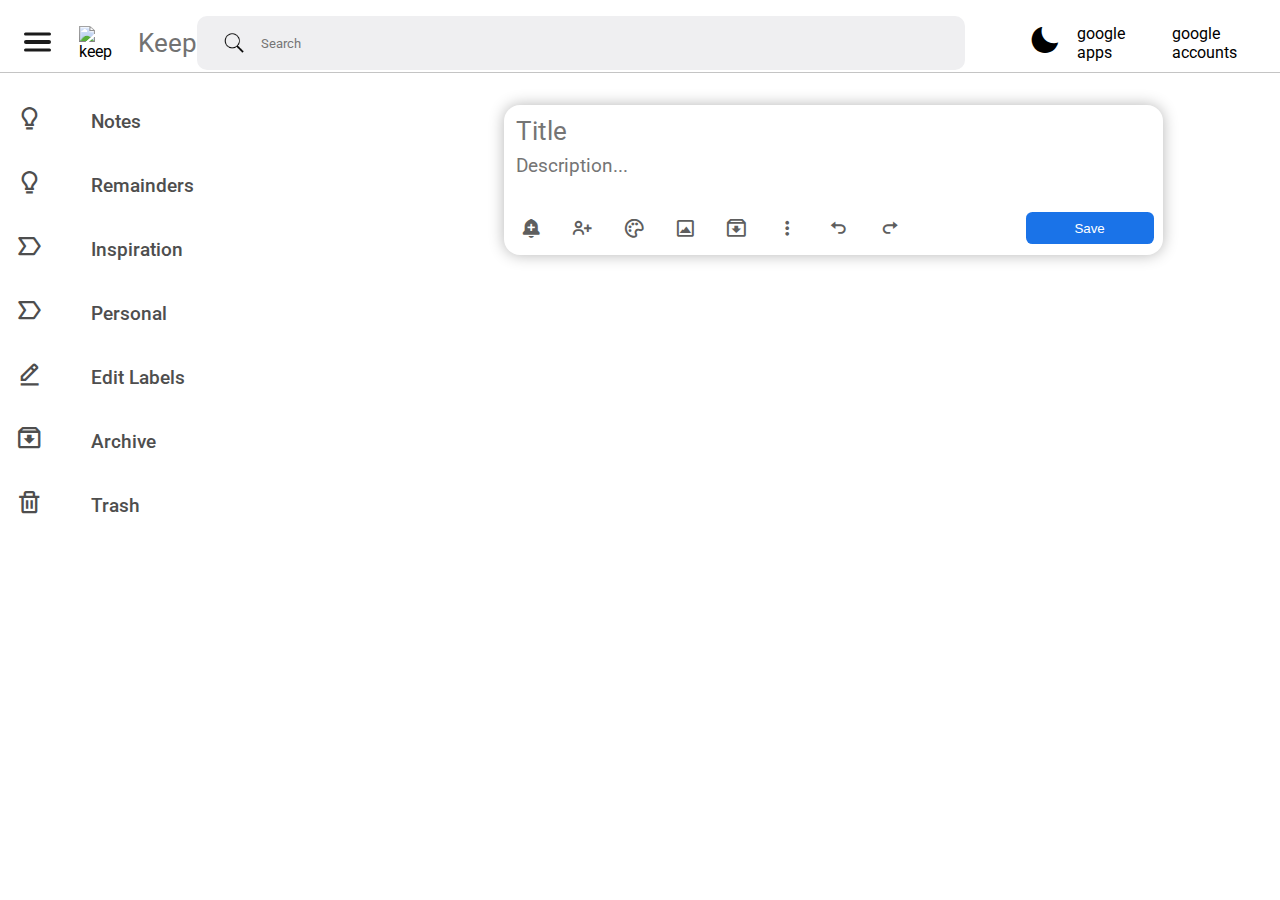
==== index.html @ 1c74d37e "added edit button" ====
<!DOCTYPE html>
<html lang="en">
  <head>
    <meta charset="UTF-8" />
    <meta http-equiv="X-UA-Compatible" content="IE=edge" />
    <meta name="viewport" content="width=device-width, initial-scale=1.0" />
    <title>Google Keep</title>

    <!--Google api for fonts-->
    <link rel="preconnect" href="https://fonts.googleapis.com" />
    <link rel="preconnect" href="https://fonts.gstatic.com" crossorigin />
    <link
      href="https://fonts.googleapis.com/css2?family=Montserrat:wght@300;400;500;600&family=Roboto:wght@300;400&display=swap"
      rel="stylesheet"
    />

    <!--unbox api for icons-->
    <link
      href="https://unpkg.com/boxicons@2.1.1/css/boxicons.min.css"
      rel="stylesheet"
    />

    <!--CSS stylesheets-->
    <link rel="stylesheet" href="assets/css/main.css" />
    <link rel="stylesheet" href="assets/css/header.css" />
    <link rel="stylesheet" href="assets/css/forNote.css" />
    <link rel="stylesheet" href="assets/css/typesLabelsAndColors.css" />
  </head>
  <body>
    <!-- main element -->
    <div class="main">
      <div class="header">
        <div class="header-left-section">
          <div class="first-part">
            <div id="menu-bar">
              <div id="menu" class="close" onclick="onClickMenu() ">
                <div class="bar" id="bar-1"></div>
                <div class="bar" id="bar-2"></div>
                <div class="bar" id="bar-3"></div>
              </div>
            </div>
          </div>

          <div class="second-part">
            <img
              class="second-part-image"
              src="https://www.gstatic.com/images/branding/product/1x/keep_2020q4_48dp.png"
              alt="keep"
            />

            <span class="keep">Keep</span>
          </div>
        </div>

        <div class="header-center-section">
          <div class="search-bar">
            <img class="search-ic" src="assets/images/search-ic.webp" />
            <input class="search" placeholder="Search" />
          </div>
        </div>

        <div class="header-right-section">
          <div class="right-menu-first">
            <div id="themes" class="themes" onclick="theme()">
              <i class="bx bxs-moon"></i>
            </div>
          </div>

          <div class="themes_section">
            <ul>
              <li>Black</li>
              <li>Yellow</li>
              <li>Red</li>
              <li>Blue</li>
            </ul>
          </div>
          <div>google apps</div>
          <div>google accounts</div>
        </div>
      </div>

      <div class="main-container">
        <div class="nav" id="nav">
          <ul id="side-bar">
            <li>
              <div class="list_items">
                <span class="slide-ic"><i class="bx bx-bulb"></i></span>
                <span class="slide-text" onclick="notes()">Notes</span>
              </div>
            </li>
            <li>
              <div class="list_items">
                <span class="slide-ic"><i class="bx bx-bulb"></i></span>
                <span class="slide-text">Remainders</span>
              </div>
            </li>
            <li>
              <div class="list_items">
                <span class="slide-ic"><i class="bx bx-label"></i></span>
                <span class="slide-text">Inspiration</span>
              </div>
            </li>
            <li>
              <div class="list_items">
                <span class="slide-ic"><i class="bx bx-label"></i></span>
                <span class="slide-text">Personal</span>
              </div>
            </li>
            <li>
              <div class="list_items">
                <span class="slide-ic"><i class="bx bx-edit-alt"></i></span
                ><span class="slide-text">Edit Labels</span>
              </div>
            </li>
            <li>
              <div class="list_items">
                <span class="slide-ic"><i class="bx bx-archive-in"></i></span>
                <span class="slide-text">Archive</span>
              </div>
            </li>
            <li>
              <div class="list_items">
                <span class="slide-ic"><i class="bx bx-trash"></i></span>
                <span class="slide-text">Trash</span>
              </div>
            </li>
          </ul>
        </div>

        <div>
          <div class="form" id="form">
            <div>
              <input
                type="text"
                class="notes_title"
                id="notes_title"
                placeholder="Title"
                style="font-size: 1.6rem"
              />
            </div>

            <div>
              <textarea
                placeholder="Description..."
                class="notes_description"
                id="notes_description"
                style="font-size: 1.2rem"
              ></textarea>
            </div>
            <div class="notes-option">
              <div id="savedNotesIcon">
                <p><i class="bx bxs-bell-plus"></i></p>
                <p><i class="bx bx-user-plus"></i></p>
                <p><i class="bx bx-palette"></i></p>
                <p><i class="bx bx-image-alt"></i></p>
                <p><i class="bx bx-archive-in"></i></p>
                <p><i class="bx bx-dots-vertical-rounded"></i></p>
                <p><i class="bx bx-undo"></i></p>
                <p><i class="bx bx-redo"></i></p>
              </div>
              <button class="save_notes" onclick="saveNote(), notes()">
                Save
              </button>
            </div>
          </div>

          <div id="savedNotes">
            <!-- Notes
            <div>
              <textarea id="savedNotesTitle" placeholder="Title"></textarea>
            </div>
            <div>
              <textarea
                id="savedNotesDescription"
                placeholder="Description..."
              ></textarea>
            </div> -->
          </div>
        </div>

        <!-- Types , Labels and colors are not displayed for sometime  -->
        <!--- <div>
          <div class="types">
            <div class="types_heading">Types</div>
            <div class="types_content">
              <div id="checklist" onclick="onClickChecklist()">
                <button class="types_items">
                  <div>
                    <img class="list-ic" src="assets/images/list-ic.png" />
                  </div>
                  <div class="list">Lists</div>
                </button>

                <div class="checklist-content">
                  <div class="checklist-header">Title</div>
                  <div>
                    <form>
                      <input type="checkbox" /><input
                        class="text"
                        type="text"
                        placeholder="Enter text here...."
                      />
                      <br />
                      <input type="checkbox" /><input
                        class="text"
                        type="text"
                      />
                      <br />
                      <input type="checkbox" /><input
                        class="text"
                        type="text"
                      />
                      <br />
                      <input type="checkbox" /><input
                        class="text"
                        type="text"
                      />

                      <br />
                    </form>
                  </div>
                </div>
              </div>

              <button class="types_items">
                <div>
                  <img class="list-ic" src="assets/images/image-ic.png" />
                </div>
                <div class="list">Images</div>
              </button>

              <button class="types_items">
                <div>
                  <img class="list-ic" src="assets/images/drawings-ic.png" />
                </div>
                <div class="list">Drawings</div>
              </button>

              <button class="types_items">
                <div>
                  <img class="list-ic" src="assets/images/url-ic.jpg" />
                </div>
                <div class="list">Urls</div>
              </button>
            </div>
          </div>

          <div class="labels">
            <div class="labels_heading">Labels</div>

            <div>
              <button class="label_items">
                <div>
                  <img class="work-ic" src="assets/images/work-ic.png" />
                </div>
                <div class="work">Work</div>
              </button>
            </div>
          </div>

          <div class="color">
            <div class="color-heading">Colors</div>
            <div class="color-content">
              <button class="color-items" id="first-color"></button>
              <button class="color-items" id="second-color"></button>
            </div>
          </div>
        </div>
      --></div>
    </div>

    <script type="text/javascript" src="assets/javascript/main.js"></script>
  </body>
</html>
---- assets/css/main.css ----
body {
  /* background-color: #272b27; */
  /* color: #ffffff; */
  margin: 0;
  zoom: 1;
  padding: 0;
}

.dark-body {
  background-color: rgb(19 19 19);
  color: #ffffff;
}

.main {
  background-color: solid gray;
}

.main-container {
  display: flex;
}

p,
h1,
h2,
h3,
div,
textarea,
input,
h4,
h5,
h6,
a {
  font-family: "Roboto" !important;
}
---- assets/css/header.css ----
.header {
  display: flex;
  justify-content: space-between;
  padding: 0px 2px 2px 2px;
  border-bottom: 1px solid rgb(196, 196, 196);
  margin-top: 1rem;
}

.header-left-section {
  display: flex;
  align-items: center;
  gap: 1rem;
}

.first-part {
  display: flex;
}

.second-part {
  display: flex;
  gap: 1.6rem;
}

.keep {
  display: flex;
  color: rgb(114, 114, 114);
  font-size: 1.6rem;
  align-items: center;
}

.bar {
  background-color: rgb(27, 27, 27);
  width: 70%;
  height: 3px;
  border-radius: 4px;
  transition: 0.7s ease;
}

/* .aside {
    width: 20rem;
    background-color: #fbbc04; 
  } */

/* .change .aside {
    width: 5rem;
  } */

.slide .nav {
  background-color: aqua;
  width: 0px;
}

.nav {
  /* display: none; */
  list-style: none;

  width: 20rem;
  margin-left: -3.5rem;
  /* padding-left: -5rem; */
  /* background-color: #1a73e8; */
}

#bar-1 {
  transform: translateY(-4px);
}

#bar-3 {
  transform: translateY(4px);
}

.change #bar-1 {
  transform: translateY(4px) rotate(-45deg);
}

.change #bar-2 {
  opacity: 0;
}

.change #bar-3 {
  transform: translateY(-2px) rotate(45deg);
}

.change .bar {
  background-color: rgb(138, 138, 138);
}

/* .change .nav {
    display: flex; 
    width: 20%;
    flex-direction: column;
    align-items: baseline;
    margin: -4.8rem;
    height: 30rem;
    padding-top: 18px;
    margin-top: 16px;
    font-size: 1.48rem;
    font-weight: bolder;
    position: absolute;
    z-index: 1000;
  } */

/* #nav {
    color: black;
  } */

.list_items {
  width: 20rem;
  border-top-right-radius: 2.2rem;
  border-bottom-right-radius: 2.2rem;
  padding-left: 2rem;
  height: 4rem;
  display: flex;
  align-items: center;
  color: rgb(78, 78, 78);
  font-size: 1.2rem;
  font-weight: 500;
  gap: 3rem;
}

.d-none {
  display: none !important;
  background-color: #1a912e;
}

.slide-ic {
  zoom: 1.4;
}

.dark .slide-ic {
  color: #efeff1;
}

.list_items_new {
  width: 3rem;
  margin-left: 1.6rem;
  border-radius: 50%;
  padding-left: 1.3rem;
  /* background-color: #feefc3; 
    height: 4rem;
    display: flex;
    align-items: center;
    color: rgb(78, 78, 78);
    font-size: 1.2rem;
    font-weight: 500;
    gap: 3rem;*/
}
.slide-text {
  display: flex;
  cursor: pointer;
}

.dark .slide-text {
  color: white;
}

.list_items:hover {
  color: black;
  background-color: #feefc3;
}

.slide .list_items:hover {
  color: black;
  background-color: #1a912e;
}

#menu {
  width: 35px;
  zoom: 1.1;
  margin: 18px 0px 20px 20px;
  cursor: pointer;
}

.header-center-section {
  display: flex;
  width: 56rem;
  border-radius: 1.8rem;
  position: relative;
}

.search-bar {
  background: #efeff1;
  display: flex;
  align-items: center;
  border-radius: 10px;
  margin-right: 4rem;
  height: 3.4rem;
  width: 100%;
  /* background: transparent; */
  justify-content: space-between;
}

.search-ic {
  padding-left: 1.6rem;
  width: 2 rem;
  height: 1.4rem;
}

.search {
  width: 100%;
  height: 3.4rem;
  border: none;
  outline: none;
  /* background-color: grey; */
  background: transparent;
  padding-left: 1rem;
}

.header-right-section {
  display: flex;
  /* visibility: hidden; */
  /* position: static; */
  align-items: center;
  gap: 1rem;
}

.themes {
  font-size: 2rem;
}

.themes_section {
  position: relative;
  /* right: 200px; */
  top: 60px;
  background-color: #1a73e8;
  display: none;
}
---- assets/css/forNote.css ----
.form {
  margin-top: 2rem;
  margin-left: 15rem;
  padding: 0.6rem;
  display: flex;
  box-shadow: 0px 0px 15px 0px rgba(0, 0, 0, 0.29);
  gap: 0.3rem;
  flex-direction: column;
  width: 40rem;
  border-radius: 1rem;
}

.notes_title {
  border: none;
  width: 100%;
  outline: none;
  background: transparent;
}

.notes_description {
  border: none;
  outline: none;
  background: transparent;
  resize: none;
  width: 100%;
}

.save_notes {
  border-radius: 0.4rem;
  width: 8rem;
  height: 2rem;
  outline: none;
  border: none;
  background-color: #1a73e8;
  color: #ffffff;
}

.savedNotes {
  padding: 1rem;
  margin-top: 1rem;
  margin-left: 15rem;
  color: rgb(70, 70, 70);
  border: 2px solid rgb(216, 216, 216);
  border-radius: 0.8rem;
}

#savedNotes {
  padding-top: 4rem;
}

.savedNotesFirst {
  display: flex;
  justify-content: space-between;
  font-size: 1.8rem;
}

#savedNotesTitle {
  width: 80%;
  border: none;
  font-weight: 520;
  font-size: 1.2rem;

  outline: none;
  background: transparent;
  resize: none;
}

#savedNotesDescription {
  border: none;
  width: 90%;
  color: rgb(75, 75, 75);
  font-size: 1rem;
  outline: none;
  background: transparent;
  resize: none;
}

#savedNotesIcon {
  display: flex;
  gap: 1rem;
  font-size: 1.4rem;
  color: rgb(94, 94, 94);
}

#savedNotesIcon > p {
  width: 2.2rem;
  height: 2.2rem;
  margin-top: 0rem;
  margin-bottom: 0rem;
  display: flex;
  justify-content: center;
  align-items: center;
}

#savedNotesIcon > p:hover {
  color: black;
  background-color: rgb(233, 233, 233);
  border-radius: 50%;
}

.SavedNotesThirdSection {
  display: flex;
  justify-content: space-between;
}

.editBtn {
  border-radius: 0.4rem;
  background-color: #ffc619;
  color: white;
  border: none;
  height: 2rem;
  font-weight: 600;
  width: 8rem;
}

.notes-option {
  display: flex;
  justify-content: space-between;
  align-items: center;
}
---- assets/css/typesLabelsAndColors.css ----
.types {
  display: none;
  position: relative;
  margin-top: 0rem;
  margin-left: 10rem;
  width: 45.2rem;
  border: none;
  box-shadow: 1px 2px 4px 0px;
}

.types_heading {
  margin: 1rem;
  padding-top: 1rem;
  border: none;
  outline: none;
  font-weight: bold;
  font-size: 18px;
}

.types_content {
  display: flex;
  border: none;
  outline: none;
  gap: 0.4rem;
}

.types_items {
  border: none;
  outline: none;
  color: white;
  font-size: 16px;
  cursor: pointer;
  color: #fff;
  font-weight: 500;
  width: 11rem;
  height: 10rem;
  background-color: #1a73e8;
}

.list-ic {
  width: 2.2rem;
  height: 2rem;
  color: white;
  padding-top: 2.8rem;
}

.list {
  padding-top: 2.2rem;
}

.labels {
  display: none;
  width: 45.2rem;
  margin-left: 10rem;
  border: none;
  box-shadow: 1px 2px 4px 0px;
}

.labels_heading,
.color-heading {
  margin: 1rem;
  padding-top: 1rem;
  border: none;
  outline: none;
  font-weight: 600;
  font-size: 1.2rem;
}

.label_items {
  border: none;
  outline: none;
  color: white;
  font-size: 16px;
  cursor: pointer;
  color: rgb(0, 0, 0);
  font-weight: 500;
  width: 11rem;
  height: 10rem;
  background-color: #f0f0f0;
}

.work-ic {
  width: 2.2rem;
  height: 2rem;
  color: white;
  padding-top: 2.8rem;
  background: transparent;
}

.work {
  padding-top: 2.2rem;
}

.color {
  display: none;
  margin-top: 0rem;
  margin-left: 10rem;
  width: 45.2rem;
  border: none;
  box-shadow: 1px 2px 4px 0px;
}

.color-content {
  display: flex;
  border: none;
  outline: none;
  gap: 0.4rem;
}

.color-items {
  margin: 1rem;
  border: none;
  outline: none;
  cursor: pointer;
  width: 3.2rem;
  height: 3.2rem;
  border-radius: 3.2rem;
}

#first-color {
  background: none;
  border: 0.5px solid gray;
}

#second-color {
  background: #fbbc04;
  border: 0.5px solid gray;
}

.notes {
  width: 36rem;
  height: 8rem;
  border-radius: 1rem;
  margin: 5rem 20rem 0rem 48rem;
  background-color: #fafafa;
  box-shadow: 1px 2px 3px 0.5px;
}

.first_section {
  margin: 1rem;
  display: flex;
  justify-content: space-between;
  align-items: center;
}

.note_title {
  margin-top: 1.6rem;
  outline: none;
  font-size: 1.2rem;
  width: 100%;
  height: 100%;
  border: none;
  background: transparent;
}

.pin {
  margin-top: 1rem;
  width: 1.6rem;
  height: 1.4rem;
}

.second_section {
  margin: 1rem;
}

.note_text {
  border: none;
  background: transparent;
  outline: none;
}

.third_section {
  margin: 2rem;
}

.checklist-content {
  display: none;
  margin-left: 36rem;
  padding: 1rem;
  border-radius: 10px;
  height: 14rem;
  width: 14rem;
  border: 0.5px solid grey;
}

.checklist-header {
  font-size: 1.2rem;
  padding-bottom: 0.5rem;
}

.text {
  border: none;
  font-size: 1rem;
  outline: none;
}

.effect .checklist-content {
  display: initial;
  position: absolute;
}
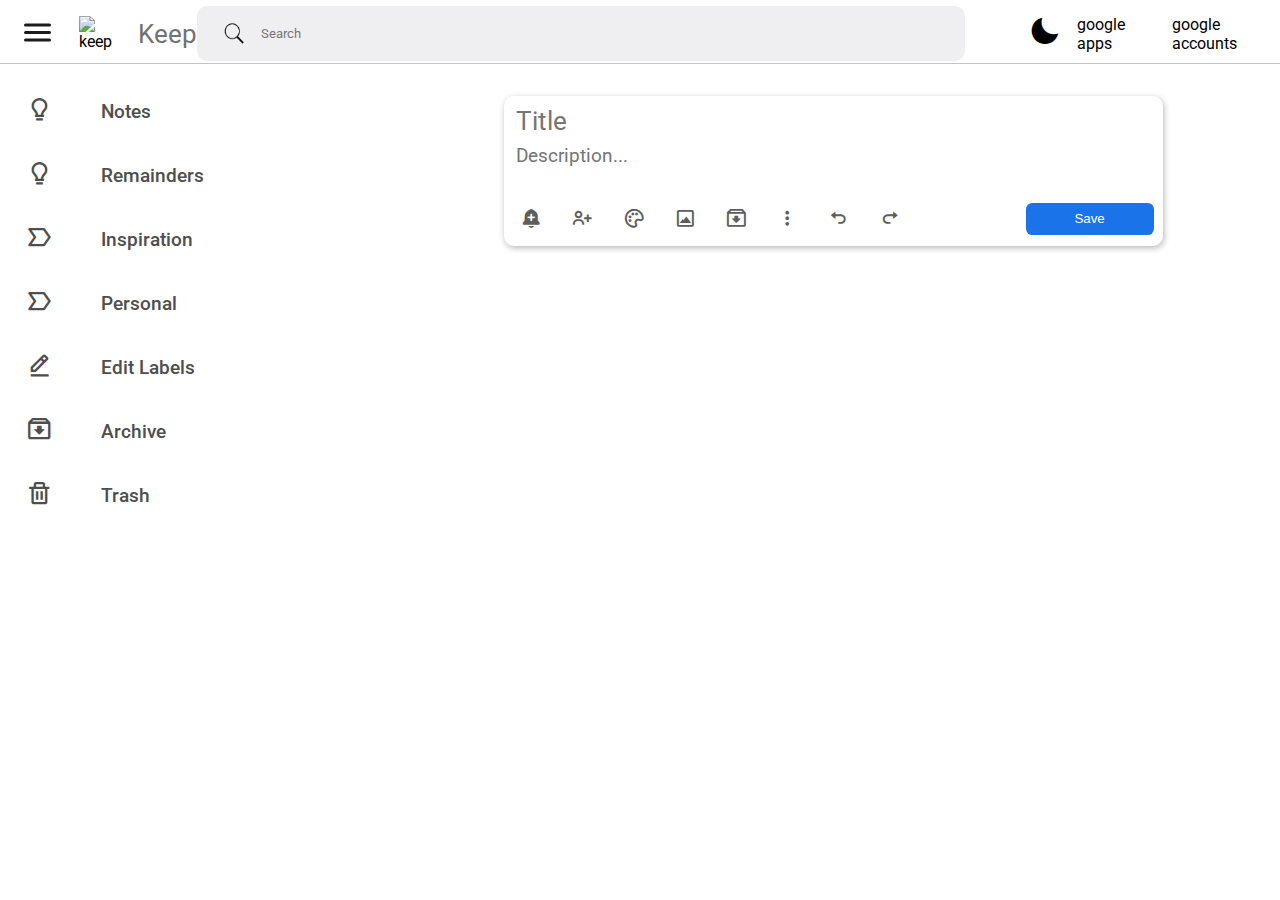
==== commit 3b540b0e: "added CRUD functions successfully" ====
--- a/index.html
+++ b/index.html
@@ -23,12 +23,14 @@
     <!--CSS stylesheets-->
     <link rel="stylesheet" href="assets/css/main.css" />
     <link rel="stylesheet" href="assets/css/header.css" />
-    <link rel="stylesheet" href="assets/css/forNote.css" />
+    <link rel="stylesheet" href="assets/css/noteSection.css" />
     <link rel="stylesheet" href="assets/css/typesLabelsAndColors.css" />
   </head>
+
   <body>
     <!-- main element -->
     <div class="main">
+      <!--Header Starts here-->
       <div class="header">
         <div class="header-left-section">
           <div class="first-part">
@@ -78,14 +80,17 @@
           <div>google accounts</div>
         </div>
       </div>
-
+      <!--Header Ends here-->
+
+      <!--Main-Continer starts here-->
       <div class="main-container">
+        <!--Slide Menu Starts here-->
         <div class="nav" id="nav">
           <ul id="side-bar">
             <li>
               <div class="list_items">
                 <span class="slide-ic"><i class="bx bx-bulb"></i></span>
-                <span class="slide-text" onclick="notes()">Notes</span>
+                <span class="slide-text" onclick="displayNotes()">Notes</span>
               </div>
             </li>
             <li>
@@ -126,7 +131,9 @@
             </li>
           </ul>
         </div>
-
+        <!--Slide Menu ends here-->
+
+        <!--Notes section starts here-->
         <div>
           <div class="form" id="form">
             <div>
@@ -135,7 +142,6 @@
                 class="notes_title"
                 id="notes_title"
                 placeholder="Title"
-                style="font-size: 1.6rem"
               />
             </div>
 
@@ -144,7 +150,6 @@
                 placeholder="Description..."
                 class="notes_description"
                 id="notes_description"
-                style="font-size: 1.2rem"
               ></textarea>
             </div>
             <div class="notes-option">
@@ -158,7 +163,7 @@
                 <p><i class="bx bx-undo"></i></p>
                 <p><i class="bx bx-redo"></i></p>
               </div>
-              <button class="save_notes" onclick="saveNote(), notes()">
+              <button class="save_notes" onclick="saveNote(), displayNotes()">
                 Save
               </button>
             </div>
@@ -167,18 +172,14 @@
           <div id="savedNotes">
             <!-- Notes
             <div>
-              <textarea id="savedNotesTitle" placeholder="Title"></textarea>
-            </div>
-            <div>
-              <textarea
-                id="savedNotesDescription"
-                placeholder="Description..."
-              ></textarea>
+              
             </div> -->
           </div>
-        </div>
-
-        <!-- Types , Labels and colors are not displayed for sometime  -->
+          <div id="editNote"></div>
+        </div>
+        <!--Notes section ends here-->
+
+        <!-- Types , Labels and colors are not displayed for future use  -->
         <!--- <div>
           <div class="types">
             <div class="types_heading">Types</div>
@@ -267,8 +268,9 @@
           </div>
         </div>
       --></div>
+      <!--Main Container ends here-->
     </div>
 
-    <script type="text/javascript" src="assets/javascript/main.js"></script>
+    <script src="assets/javascript/main.js"></script>
   </body>
 </html>
--- a/assets/css/header.css
+++ b/assets/css/header.css
@@ -3,7 +3,7 @@
   justify-content: space-between;
   padding: 0px 2px 2px 2px;
   border-bottom: 1px solid rgb(196, 196, 196);
-  margin-top: 1rem;
+  margin-top: 0.4rem;
 }
 
 .header-left-section {
@@ -36,28 +36,15 @@
   transition: 0.7s ease;
 }
 
-/* .aside {
-    width: 20rem;
-    background-color: #fbbc04; 
-  } */
-
-/* .change .aside {
-    width: 5rem;
-  } */
-
 .slide .nav {
   background-color: aqua;
   width: 0px;
 }
 
 .nav {
-  /* display: none; */
   list-style: none;
-
   width: 20rem;
   margin-left: -3.5rem;
-  /* padding-left: -5rem; */
-  /* background-color: #1a73e8; */
 }
 
 #bar-1 {
@@ -84,30 +71,11 @@
   background-color: rgb(138, 138, 138);
 }
 
-/* .change .nav {
-    display: flex; 
-    width: 20%;
-    flex-direction: column;
-    align-items: baseline;
-    margin: -4.8rem;
-    height: 30rem;
-    padding-top: 18px;
-    margin-top: 16px;
-    font-size: 1.48rem;
-    font-weight: bolder;
-    position: absolute;
-    z-index: 1000;
-  } */
-
-/* #nav {
-    color: black;
-  } */
-
 .list_items {
   width: 20rem;
   border-top-right-radius: 2.2rem;
   border-bottom-right-radius: 2.2rem;
-  padding-left: 2rem;
+  padding-left: 2.6rem;
   height: 4rem;
   display: flex;
   align-items: center;
@@ -134,15 +102,7 @@
   width: 3rem;
   margin-left: 1.6rem;
   border-radius: 50%;
-  padding-left: 1.3rem;
-  /* background-color: #feefc3; 
-    height: 4rem;
-    display: flex;
-    align-items: center;
-    color: rgb(78, 78, 78);
-    font-size: 1.2rem;
-    font-weight: 500;
-    gap: 3rem;*/
+  padding-left: 1rem;
 }
 .slide-text {
   display: flex;
@@ -185,7 +145,6 @@
   margin-right: 4rem;
   height: 3.4rem;
   width: 100%;
-  /* background: transparent; */
   justify-content: space-between;
 }
 
@@ -200,15 +159,12 @@
   height: 3.4rem;
   border: none;
   outline: none;
-  /* background-color: grey; */
   background: transparent;
   padding-left: 1rem;
 }
 
 .header-right-section {
   display: flex;
-  /* visibility: hidden; */
-  /* position: static; */
   align-items: center;
   gap: 1rem;
 }
@@ -219,7 +175,6 @@
 
 .themes_section {
   position: relative;
-  /* right: 200px; */
   top: 60px;
   background-color: #1a73e8;
   display: none;
--- a/assets/css/noteSection.css
+++ b/assets/css/noteSection.css
@@ -0,0 +1,132 @@
+.form {
+  margin-top: 2rem;
+  margin-left: 15rem;
+  padding: 0.6rem;
+  display: flex;
+  box-shadow: 1px 2px 6px 0px rgb(0 0 0 / 29%);
+  gap: 0.3rem;
+  flex-direction: column;
+  width: 40rem;
+  border-radius: 10px;
+}
+
+.notes_title {
+  font-size: 1.6rem;
+  border: none;
+  width: 100%;
+  outline: none;
+  background: transparent;
+}
+
+.notes_description {
+  border: none;
+  font-size: 1.2rem;
+  outline: none;
+  background: transparent;
+  resize: none;
+  width: 100%;
+}
+
+.save_notes {
+  border-radius: 0.4rem;
+  width: 8rem;
+  height: 2rem;
+  outline: none;
+  border: none;
+  background-color: #1a73e8;
+  color: #ffffff;
+}
+
+.savedNotes {
+  padding: 1rem;
+  margin-top: 1rem;
+  margin-left: 15rem;
+  color: rgb(70, 70, 70);
+  border: 2px solid rgb(216, 216, 216);
+  border-radius: 0.8rem;
+}
+
+#savedNotes {
+  padding-top: 1rem;
+}
+
+.savedNotesFirst {
+  display: flex;
+  justify-content: space-between;
+  font-size: 1.8rem;
+}
+
+#savedNotesTitle {
+  width: 80%;
+  border: none;
+  font-weight: 520;
+  font-size: 1.2rem;
+
+  outline: none;
+  background: transparent;
+  resize: none;
+}
+
+#savedNotesDescription {
+  border: none;
+  width: 90%;
+  color: rgb(75, 75, 75);
+  font-size: 1rem;
+  outline: none;
+  background: transparent;
+  resize: none;
+}
+
+#savedNotesIcon {
+  display: flex;
+  gap: 1rem;
+  font-size: 1.4rem;
+  color: rgb(94, 94, 94);
+}
+
+#savedNotesIcon > p {
+  width: 2.2rem;
+  height: 2.2rem;
+  margin-top: 0rem;
+  margin-bottom: 0rem;
+  display: flex;
+  justify-content: center;
+  align-items: center;
+}
+
+#savedNotesIcon > p:hover {
+  color: black;
+  background-color: rgb(233, 233, 233);
+  border-radius: 50%;
+}
+
+.SavedNotesThirdSection {
+  display: flex;
+  justify-content: space-between;
+}
+
+.editBtn {
+  border-radius: 0.4rem;
+  background-color: #ffc619;
+  color: rgb(73, 73, 73);
+  border: none;
+  height: 2rem;
+  font-weight: 600;
+  width: 6.2rem;
+}
+
+.DeleteBtn {
+  border-radius: 0.4rem;
+  background-color: #ff0000;
+  color: rgb(32, 32, 32);
+  border: none;
+  height: 2rem;
+  font-weight: 600;
+  width: 6.2rem;
+}
+
+.notes-option {
+  display: flex;
+  justify-content: space-between;
+  align-items: center;
+}
--- a/assets/css/typesLabelsAndColors.css
+++ b/assets/css/typesLabelsAndColors.css
@@ -127,52 +127,6 @@
   border: 0.5px solid gray;
 }
 
-.notes {
-  width: 36rem;
-  height: 8rem;
-  border-radius: 1rem;
-  margin: 5rem 20rem 0rem 48rem;
-  background-color: #fafafa;
-  box-shadow: 1px 2px 3px 0.5px;
-}
-
-.first_section {
-  margin: 1rem;
-  display: flex;
-  justify-content: space-between;
-  align-items: center;
-}
-
-.note_title {
-  margin-top: 1.6rem;
-  outline: none;
-  font-size: 1.2rem;
-  width: 100%;
-  height: 100%;
-  border: none;
-  background: transparent;
-}
-
-.pin {
-  margin-top: 1rem;
-  width: 1.6rem;
-  height: 1.4rem;
-}
-
-.second_section {
-  margin: 1rem;
-}
-
-.note_text {
-  border: none;
-  background: transparent;
-  outline: none;
-}
-
-.third_section {
-  margin: 2rem;
-}
-
 .checklist-content {
   display: none;
   margin-left: 36rem;
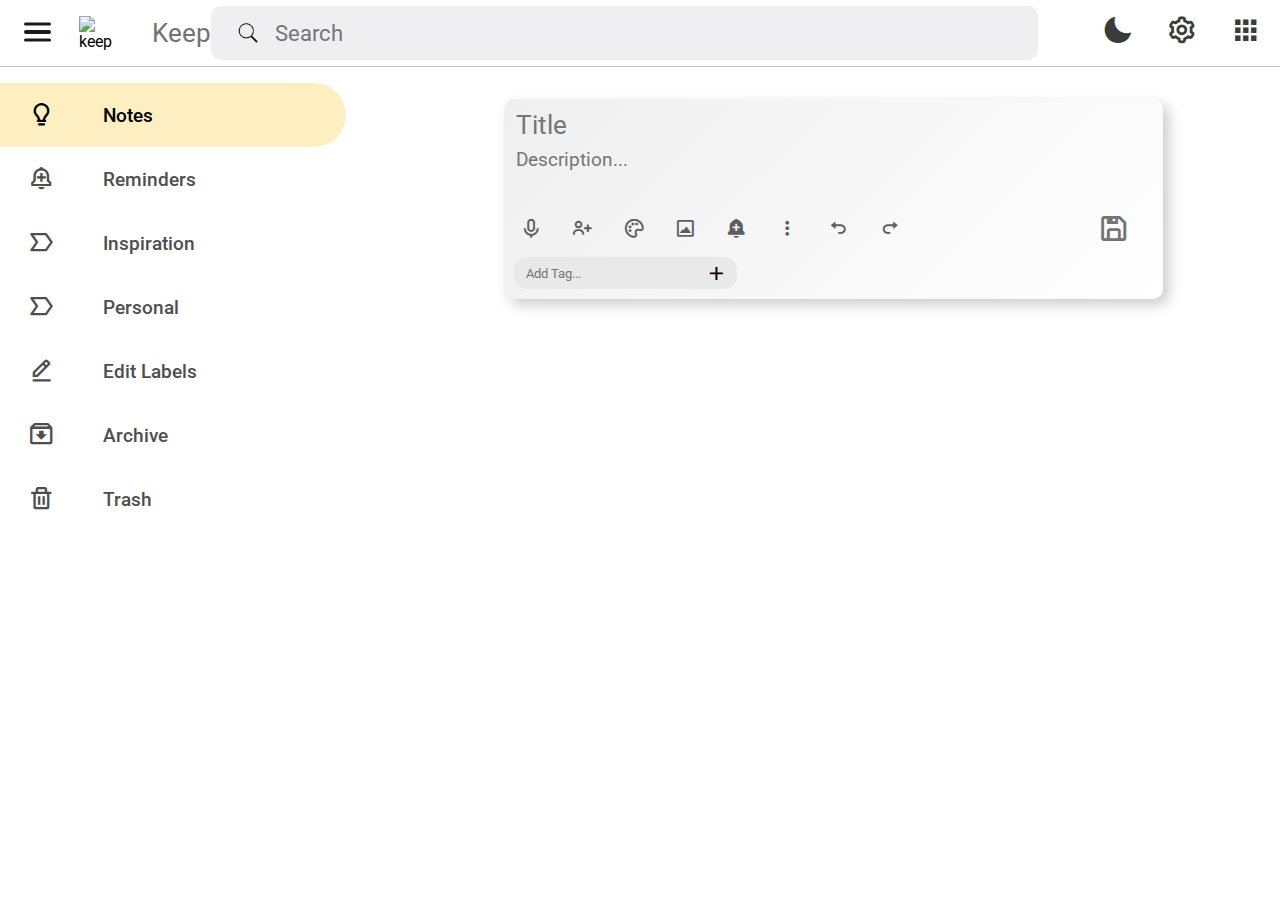
==== commit 4c376840: "added dark theme, speech to text and tag functionality" ====
--- a/index.html
+++ b/index.html
@@ -31,8 +31,8 @@
     <!-- main element -->
     <div class="main">
       <!--Header Starts here-->
-      <div class="header">
-        <div class="header-left-section">
+      <div class="header" id="header">
+        <div class="header-left-section" id="headerLeftSection">
           <div class="first-part">
             <div id="menu-bar">
               <div id="menu" class="close" onclick="onClickMenu() ">
@@ -63,7 +63,11 @@
 
         <div class="header-right-section">
           <div class="right-menu-first">
-            <div id="themes" class="themes" onclick="theme()">
+            <div
+              id="themes"
+              class="header-right-section-icon"
+              onclick="theme()"
+            >
               <i class="bx bxs-moon"></i>
             </div>
           </div>
@@ -76,8 +80,10 @@
               <li>Blue</li>
             </ul>
           </div>
-          <div>google apps</div>
-          <div>google accounts</div>
+          <div class="header-right-section-icon"><i class="bx bx-cog"></i></div>
+          <div class="header-right-section-icon">
+            <i class="bx bxs-grid"></i>
+          </div>
         </div>
       </div>
       <!--Header Ends here-->
@@ -88,15 +94,15 @@
         <div class="nav" id="nav">
           <ul id="side-bar">
             <li>
-              <div class="list_items">
+              <div class="list_items temporaryForHoverEffect">
                 <span class="slide-ic"><i class="bx bx-bulb"></i></span>
                 <span class="slide-text" onclick="displayNotes()">Notes</span>
               </div>
             </li>
             <li>
               <div class="list_items">
-                <span class="slide-ic"><i class="bx bx-bulb"></i></span>
-                <span class="slide-text">Remainders</span>
+                <span class="slide-ic"><i class="bx bx-bell-plus"></i></span>
+                <span class="slide-text">Reminders</span>
               </div>
             </li>
             <li>
@@ -134,7 +140,7 @@
         <!--Slide Menu ends here-->
 
         <!--Notes section starts here-->
-        <div>
+        <div id="formSection">
           <div class="form" id="form">
             <div>
               <input
@@ -153,26 +159,42 @@
               ></textarea>
             </div>
             <div class="notes-option">
-              <div id="savedNotesIcon">
-                <p><i class="bx bxs-bell-plus"></i></p>
+              <div id="savedNotesIcon" class="savedNotesIcon">
+                <p><i class="bx bx-microphone" id="mic"></i></p>
                 <p><i class="bx bx-user-plus"></i></p>
                 <p><i class="bx bx-palette"></i></p>
                 <p><i class="bx bx-image-alt"></i></p>
-                <p><i class="bx bx-archive-in"></i></p>
+                <p><i class="bx bxs-bell-plus"></i></p>
                 <p><i class="bx bx-dots-vertical-rounded"></i></p>
                 <p><i class="bx bx-undo"></i></p>
                 <p><i class="bx bx-redo"></i></p>
               </div>
-              <button class="save_notes" onclick="saveNote(), displayNotes()">
-                Save
-              </button>
+              <div class="save_notes" onclick="saveNote(), displayNotes()">
+                <i class="bx bx-save"></i>
+              </div>
+            </div>
+            <div class="tagArea">
+              <div class="tagInputArea">
+                <input
+                  type="text"
+                  class="tagInput"
+                  id="tagInput"
+                  placeholder="Add Tag..."
+                  list="TagList"
+                /><i class="bx bx-plus" id="plusIconAddTag"></i>
+                <datalist id="TagList">
+                  <option>High Priority</option>
+                  <option>Medium Priority</option>
+                  <option>Low Priority</option>
+                  <option>Create Tag Name</option>
+                </datalist>
+              </div>
+              <div id="saveTag" class="saveTag"></div>
             </div>
           </div>
 
           <div id="savedNotes">
-            <!-- Notes
-            <div>
-              
+            <!-- Notes <div>      
             </div> -->
           </div>
           <div id="editNote"></div>
@@ -270,7 +292,8 @@
       --></div>
       <!--Main Container ends here-->
     </div>
-
     <script src="assets/javascript/main.js"></script>
+    <script src="assets/javascript/Tag.js"></script>
+    <script src="assets/javascript/darkMode.js"></script>
   </body>
 </html>
--- a/assets/css/main.css
+++ b/assets/css/main.css
@@ -7,7 +7,7 @@
 }
 
 .dark-body {
-  background-color: rgb(19 19 19);
+  background-color: rgb(58, 58, 58);
   color: #ffffff;
 }
 
--- a/assets/css/header.css
+++ b/assets/css/header.css
@@ -1,9 +1,9 @@
 .header {
   display: flex;
   justify-content: space-between;
-  padding: 0px 2px 2px 2px;
+  padding: 0px 2px 6px 2px;
   border-bottom: 1px solid rgb(196, 196, 196);
-  margin-top: 0.4rem;
+  margin-top: 6px;
 }
 
 .header-left-section {
@@ -91,11 +91,9 @@
 }
 
 .slide-ic {
+  padding-top: 3px;
+  padding-left: 2px;
   zoom: 1.4;
-}
-
-.dark .slide-ic {
-  color: #efeff1;
 }
 
 .list_items_new {
@@ -106,16 +104,71 @@
 }
 .slide-text {
   display: flex;
+  align-items: center;
   cursor: pointer;
 }
 
-.dark .slide-text {
-  color: white;
+/**Dark Theme for Slide Menu*/
+
+.dark-body .header {
+  border-bottom: 3px solid black;
+}
+
+.darkHeader .bar {
+  background-color: rgb(2, 2, 2);
+}
+
+.darkHeader .keep .search-ic {
+  color: rgb(0, 0, 0);
+}
+
+.darkHeader .bx {
+  color: #c1c1c1;
+}
+
+.darkHeader .search-bar {
+  background: rgb(85 85 85);
+}
+
+.darkThemeForMenu .slide-ic,
+.darkHeader .search {
+  color: #000000;
+}
+
+.darkThemeForMenu .slide-text {
+  color: rgb(0, 0, 0);
+}
+
+.darkThemeForMenu .temporaryForHoverEffect {
+  background-color: rgb(85 85 85);
+  box-shadow: 6px 6px 14px 0 rgb(0 0 0 / 20%), 3px 4px 10px 1px rgb(0 0 0 / 55%);
+}
+
+.darkThemeForMenu .list_items:hover {
+  background-color: rgb(85 85 85);
+  box-shadow: 6px 6px 14px 0 rgb(0 0 0 / 20%), 3px 4px 10px 1px rgb(0 0 0 / 55%);
+}
+
+.darkForm .form {
+  /* box-shadow: 6px 6px 14px 0 rgba(0, 0, 0, 0.2),
+    -8px -8px 18px 0 rgba(255, 255, 255, 0.55); */
+  background: transparent;
+  box-shadow: none;
+}
+
+.temporaryForHoverEffect {
+  color: black;
+  display: flex;
+  align-items: center;
+  background-color: #feefc3;
 }
 
 .list_items:hover {
   color: black;
-  background-color: #feefc3;
+  display: flex;
+  /* justify-content: center; */
+  align-items: center;
+  background-color: rgb(148, 148, 148);
 }
 
 .slide .list_items:hover {
@@ -155,6 +208,7 @@
 }
 
 .search {
+  font-size: 1.4rem;
   width: 100%;
   height: 3.4rem;
   border: none;
@@ -169,8 +223,10 @@
   gap: 1rem;
 }
 
-.themes {
+.header-right-section-icon {
   font-size: 2rem;
+  color: rgb(59, 59, 59);
+  margin-right: 1rem;
 }
 
 .themes_section {
--- a/assets/css/noteSection.css
+++ b/assets/css/noteSection.css
@@ -3,11 +3,70 @@
   margin-left: 15rem;
   padding: 0.6rem;
   display: flex;
-  box-shadow: 1px 2px 6px 0px rgb(0 0 0 / 29%);
+  box-shadow: 6px 6px 14px 0 rgba(0, 0, 0, 0.2),
+    -8px -8px 18px 0 rgba(255, 255, 255, 0.55);
+  background: linear-gradient(
+    135deg,
+    rgba(182, 182, 182, 0.22),
+    rgba(255, 255, 255, 0.25)
+  );
   gap: 0.3rem;
   flex-direction: column;
   width: 40rem;
   border-radius: 10px;
+  border: none;
+}
+
+.darkForm .form {
+  box-shadow: 6px 6px 14px 0 rgb(0 0 0 / 20%), 3px 4px 10px 1px rgb(0 0 0 / 55%);
+  border: none;
+  background: linear-gradient(135deg, rgb(0 0 0 / 42%), rgb(93 91 91 / 65%));
+}
+
+.darkForm .notes_title,
+.darkForm .notes_description,
+.darkForm .savedNotesIcon > p,
+.darkForm .save_notes,
+.darkForm .tagInput {
+  color: #c1c1c1;
+}
+
+.darkForm .tagInputArea,
+.darkForm .tagDiv {
+  color: #c1c1c1;
+  background: transparent;
+  border: 0.5px solid rgb(109, 109, 109);
+}
+
+.darkNotes .savedNotes {
+  /* border: none; */
+  border: 0.6px solid black;
+  background-color: rgb(85 85 85);
+}
+
+.darkNotes .savedNotes:hover {
+  background-color: rgb(85 85 85);
+  box-shadow: 6px 6px 14px 0 rgb(0 0 0 / 20%), 3px 4px 10px 1px rgb(0 0 0 / 55%);
+  border: none;
+}
+
+.darkNotes #savedNotesTitle,
+.darkNotes #savedNotesDescription,
+.darkNotes #savedNotesIcon > p,
+.darkNotes .editBtn,
+.darkNotes .DeleteBtn,
+.darkNotes .tagDiv,
+.darkNotes #pinBtn {
+  color: black;
+}
+
+.darkNotes .tagDiv {
+  font-size: 0.92rem;
+  border: 1px solid rgb(55, 55, 55);
+}
+
+.darkNotes .tagDiv:hover {
+  box-shadow: 2px 2px 2px 0px black;
 }
 
 .notes_title {
@@ -28,13 +87,20 @@
 }
 
 .save_notes {
-  border-radius: 0.4rem;
-  width: 8rem;
-  height: 2rem;
-  outline: none;
-  border: none;
-  background-color: #1a73e8;
-  color: #ffffff;
+  display: flex;
+  justify-content: center;
+  align-items: center;
+  font-size: 2.1rem;
+  width: 3rem;
+  height: 3rem;
+  margin-right: 1rem;
+  color: rgb(116, 116, 116);
+}
+
+.save_notes:hover {
+  color: black;
+  background-color: rgb(203, 203, 203);
+  border-radius: 50%;
 }
 
 .savedNotes {
@@ -46,6 +112,32 @@
   border-radius: 0.8rem;
 }
 
+.savedNotes .editAndDeleteSection {
+  display: none;
+}
+
+.savedNotes:hover {
+  background: transparent;
+  box-shadow: 1px 2px 6px 0px rgb(0 0 0 / 29%);
+  border: none;
+}
+
+#pinBtn {
+  display: none;
+  font-size: 1.6rem;
+}
+
+.savedNotes:hover #pinBtn {
+  display: flex;
+}
+
+.savedNotes:hover .editAndDeleteSection {
+  display: flex;
+  gap: 1.6rem;
+  justify-content: center;
+  align-items: center;
+}
+
 #savedNotes {
   padding-top: 1rem;
 }
@@ -58,30 +150,74 @@
 
 #savedNotesTitle {
   width: 80%;
-  border: none;
   font-weight: 520;
-  font-size: 1.2rem;
-
+  font-size: 1.6rem;
+  height: 2.6rem;
+  border: none;
   outline: none;
   background: transparent;
   resize: none;
 }
 
 #savedNotesDescription {
-  border: none;
   width: 90%;
   color: rgb(75, 75, 75);
-  font-size: 1rem;
+  font-size: 1.2rem;
+  border: none;
   outline: none;
   background: transparent;
   resize: none;
 }
 
 #savedNotesIcon {
-  display: flex;
+  /* border: 1px solid red; */
+  display: flex;
+  align-items: center;
   gap: 1rem;
   font-size: 1.4rem;
   color: rgb(94, 94, 94);
+}
+
+.tagArea {
+  display: flex;
+  gap: 0.6rem;
+}
+
+#saveTag {
+  display: flex;
+  gap: 0.4rem;
+  justify-content: space-between;
+  align-items: center;
+}
+
+.tagDiv {
+  font-size: 0.8rem;
+  border-radius: 0.8rem;
+  padding: 4px 8px 4px 8px;
+  background-color: rgb(233, 233, 233);
+}
+
+.tagInputArea {
+  display: flex;
+  padding: 0px 6px 0px 6px;
+  font-size: 0.8rem;
+  justify-content: space-between;
+  align-items: center;
+  height: 2rem;
+  border-radius: 0.8rem;
+  background-color: rgb(233, 233, 233);
+}
+
+.tagInput {
+  padding-left: 6px;
+  border: none;
+  outline: none;
+  background: transparent;
+}
+
+#plusIconAddTag {
+  padding-right: 4px;
+  font-size: 1.4rem;
 }
 
 #savedNotesIcon > p {
@@ -96,7 +232,7 @@
 
 #savedNotesIcon > p:hover {
   color: black;
-  background-color: rgb(233, 233, 233);
+  background-color: rgb(203, 203, 203);
   border-radius: 50%;
 }
 
@@ -105,24 +241,35 @@
   justify-content: space-between;
 }
 
-.editBtn {
-  border-radius: 0.4rem;
-  background-color: #ffc619;
-  color: rgb(73, 73, 73);
-  border: none;
+#noteTag {
+  display: flex;
+  gap: 0.3rem;
+  padding: 0px 6px 0px 6px;
+  font-size: 0.8rem;
+  justify-content: space-between;
+  align-items: center;
+  background: transparent;
   height: 2rem;
-  font-weight: 600;
-  width: 6.2rem;
-}
-
+}
+
+#noteTag:hover {
+  color: black;
+  padding: 0px 6px 0px 6px;
+}
+
+.editBtn,
 .DeleteBtn {
-  border-radius: 0.4rem;
-  background-color: #ff0000;
-  color: rgb(32, 32, 32);
-  border: none;
-  height: 2rem;
-  font-weight: 600;
-  width: 6.2rem;
+  display: flex;
+  font-size: 1.4rem;
+  color: rgb(94, 94, 94);
+  padding: 5px;
+}
+
+.editBtn:hover,
+.DeleteBtn:hover {
+  color: black;
+  background-color: rgb(203, 203, 203);
+  border-radius: 50%;
 }
 
 .notes-option {
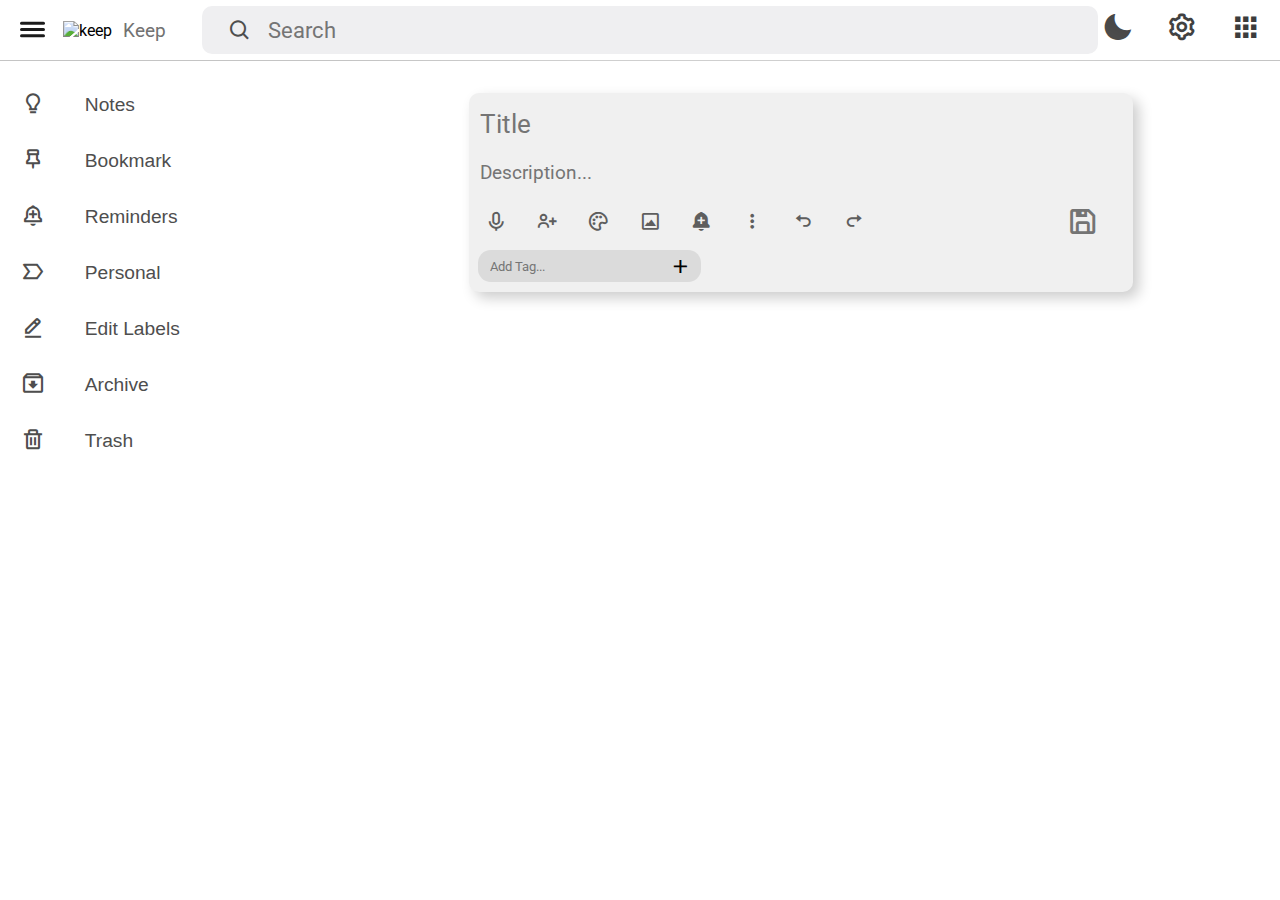
==== commit fe9196a1: "added search feature" ====
--- a/index.html
+++ b/index.html
@@ -24,7 +24,6 @@
     <link rel="stylesheet" href="assets/css/main.css" />
     <link rel="stylesheet" href="assets/css/header.css" />
     <link rel="stylesheet" href="assets/css/noteSection.css" />
-    <link rel="stylesheet" href="assets/css/typesLabelsAndColors.css" />
   </head>
 
   <body>
@@ -32,10 +31,10 @@
     <div class="main">
       <!--Header Starts here-->
       <div class="header" id="header">
-        <div class="header-left-section" id="headerLeftSection">
-          <div class="first-part">
-            <div id="menu-bar">
-              <div id="menu" class="close" onclick="onClickMenu() ">
+        <div class="headerLeftSection" id="headerLeftSection">
+          <div class="firstPart">
+            <div id="menuBar">
+              <div id="menu" class="close">
                 <div class="bar" id="bar-1"></div>
                 <div class="bar" id="bar-2"></div>
                 <div class="bar" id="bar-3"></div>
@@ -43,97 +42,97 @@
             </div>
           </div>
 
-          <div class="second-part">
-            <img
-              class="second-part-image"
-              src="https://www.gstatic.com/images/branding/product/1x/keep_2020q4_48dp.png"
-              alt="keep"
+          <!-- <div class="secondPart"> -->
+          <img
+            class="secondPartImage"
+            src="https://www.gstatic.com/images/branding/product/1x/keep_2020q4_48dp.png"
+            alt="keep"
+          />
+          <span class="keep">Keep</span>
+          <!-- </div> -->
+        </div>
+
+        <div class="headerCenterSection">
+          <div class="searchBar" id="searchBar">
+            <div class="searchIc">
+              <i class="bx bx-search"></i>
+            </div>
+            <input
+              class="search"
+              id="search"
+              placeholder="Search"
+              onkeyup="searchNotes()"
             />
-
-            <span class="keep">Keep</span>
-          </div>
-        </div>
-
-        <div class="header-center-section">
-          <div class="search-bar">
-            <img class="search-ic" src="assets/images/search-ic.webp" />
-            <input class="search" placeholder="Search" />
-          </div>
-        </div>
-
-        <div class="header-right-section">
-          <div class="right-menu-first">
-            <div
-              id="themes"
-              class="header-right-section-icon"
-              onclick="theme()"
-            >
+          </div>
+        </div>
+
+        <div class="headerRightSection">
+          <div class="rightMenuFirst">
+            <div id="themes" class="headerRightSectionIcon">
               <i class="bx bxs-moon"></i>
             </div>
           </div>
 
-          <div class="themes_section">
-            <ul>
-              <li>Black</li>
-              <li>Yellow</li>
-              <li>Red</li>
-              <li>Blue</li>
-            </ul>
-          </div>
-          <div class="header-right-section-icon"><i class="bx bx-cog"></i></div>
-          <div class="header-right-section-icon">
+          <div class="headerRightSectionIcon">
+            <i class="bx bx-cog"></i>
+          </div>
+          <div class="headerRightSectionIcon">
             <i class="bx bxs-grid"></i>
           </div>
         </div>
       </div>
       <!--Header Ends here-->
 
-      <!--Main-Continer starts here-->
-      <div class="main-container">
+      <!--Main-Container starts here-->
+      <div class="mainContainer" id="mainContainer">
         <!--Slide Menu Starts here-->
         <div class="nav" id="nav">
-          <ul id="side-bar">
-            <li>
-              <div class="list_items temporaryForHoverEffect">
-                <span class="slide-ic"><i class="bx bx-bulb"></i></span>
-                <span class="slide-text" onclick="displayNotes()">Notes</span>
-              </div>
-            </li>
-            <li>
-              <div class="list_items">
-                <span class="slide-ic"><i class="bx bx-bell-plus"></i></span>
-                <span class="slide-text">Reminders</span>
-              </div>
-            </li>
-            <li>
-              <div class="list_items">
-                <span class="slide-ic"><i class="bx bx-label"></i></span>
-                <span class="slide-text">Inspiration</span>
-              </div>
-            </li>
-            <li>
-              <div class="list_items">
-                <span class="slide-ic"><i class="bx bx-label"></i></span>
-                <span class="slide-text">Personal</span>
-              </div>
-            </li>
-            <li>
-              <div class="list_items">
-                <span class="slide-ic"><i class="bx bx-edit-alt"></i></span
-                ><span class="slide-text">Edit Labels</span>
-              </div>
-            </li>
-            <li>
-              <div class="list_items">
-                <span class="slide-ic"><i class="bx bx-archive-in"></i></span>
-                <span class="slide-text">Archive</span>
-              </div>
-            </li>
-            <li>
-              <div class="list_items">
-                <span class="slide-ic"><i class="bx bx-trash"></i></span>
-                <span class="slide-text">Trash</span>
-              </div>
+          <ul id="sideBar">
+            <li>
+              <button
+                class="listItems"
+                id="notesButton"
+                onclick="displayNotes()"
+              >
+                <span class="slideIc"><i class="bx bx-bulb"></i></span>
+                <span class="slideText">Notes</span>
+              </button>
+            </li>
+            <li>
+              <button class="listItems" id="bookmark">
+                <span class="slideIc"><i class="bx bx-pin"></i></span>
+                <span class="slideText">Bookmark</span>
+              </button>
+            </li>
+            <li>
+              <button class="listItems" id="reminder">
+                <span class="slideIc"><i class="bx bx-bell-plus"></i></span>
+                <span class="slideText">Reminders</span>
+              </button>
+            </li>
+            <li>
+              <button class="listItems" id="personal">
+                <span class="slideIc"><i class="bx bx-label"></i></span>
+                <span class="slideText">Personal</span>
+              </button>
+            </li>
+            <li>
+              <button class="listItems" id="editLabels">
+                <span class="slideIc"><i class="bx bx-edit-alt"></i></span
+                ><span class="slideText">Edit Labels</span>
+              </button>
+            </li>
+            <li>
+              <button class="listItems" id="archive">
+                <span class="slideIc"><i class="bx bx-archive-in"></i></span>
+                <span class="slideText">Archive</span>
+              </button>
+            </li>
+            <li>
+              <button class="listItems" id="trash" onclick="trash()">
+                <span class="slideIc"><i class="bx bx-trash"></i></span>
+                <span class="slideText">Trash</span>
+              </button>
             </li>
           </ul>
         </div>
@@ -145,20 +144,20 @@
             <div>
               <input
                 type="text"
-                class="notes_title"
-                id="notes_title"
+                class="notesTitle"
+                id="notesTitle"
                 placeholder="Title"
               />
             </div>
 
-            <div>
+            <div id="notesDescriptionArea" style="height: 3rem">
               <textarea
                 placeholder="Description..."
-                class="notes_description"
-                id="notes_description"
+                class="notesDescription"
+                id="notesDescription"
               ></textarea>
             </div>
-            <div class="notes-option">
+            <div class="notesOption">
               <div id="savedNotesIcon" class="savedNotesIcon">
                 <p><i class="bx bx-microphone" id="mic"></i></p>
                 <p><i class="bx bx-user-plus"></i></p>
@@ -169,8 +168,17 @@
                 <p><i class="bx bx-undo"></i></p>
                 <p><i class="bx bx-redo"></i></p>
               </div>
-              <div class="save_notes" onclick="saveNote(), displayNotes()">
-                <i class="bx bx-save"></i>
+              <div class="discardAndSaveButton">
+                <button
+                  class="discardNotes"
+                  id="discardNotes"
+                  onclick="saveNote(true)"
+                >
+                  DISCARD
+                </button>
+                <div class="saveNotes" id="saveNotes" onclick="saveNote()">
+                  <i class="bx bx-save"></i>
+                </div>
               </div>
             </div>
             <div class="tagArea">
@@ -180,120 +188,79 @@
                   class="tagInput"
                   id="tagInput"
                   placeholder="Add Tag..."
-                  list="TagList"
+                  list="tagListOptions"
                 /><i class="bx bx-plus" id="plusIconAddTag"></i>
-                <datalist id="TagList">
+                <datalist id="tagListOptions">
                   <option>High Priority</option>
                   <option>Medium Priority</option>
                   <option>Low Priority</option>
                   <option>Create Tag Name</option>
                 </datalist>
               </div>
-              <div id="saveTag" class="saveTag"></div>
-            </div>
-          </div>
-
-          <div id="savedNotes">
-            <!-- Notes <div>      
-            </div> -->
-          </div>
+              <div id="savedTag" class="savedTag"></div>
+            </div>
+          </div>
+
+          <div id="savedNotes"></div>
           <div id="editNote"></div>
         </div>
         <!--Notes section ends here-->
-
-        <!-- Types , Labels and colors are not displayed for future use  -->
-        <!--- <div>
-          <div class="types">
-            <div class="types_heading">Types</div>
-            <div class="types_content">
-              <div id="checklist" onclick="onClickChecklist()">
-                <button class="types_items">
-                  <div>
-                    <img class="list-ic" src="assets/images/list-ic.png" />
-                  </div>
-                  <div class="list">Lists</div>
-                </button>
-
-                <div class="checklist-content">
-                  <div class="checklist-header">Title</div>
-                  <div>
-                    <form>
-                      <input type="checkbox" /><input
-                        class="text"
-                        type="text"
-                        placeholder="Enter text here...."
-                      />
-                      <br />
-                      <input type="checkbox" /><input
-                        class="text"
-                        type="text"
-                      />
-                      <br />
-                      <input type="checkbox" /><input
-                        class="text"
-                        type="text"
-                      />
-                      <br />
-                      <input type="checkbox" /><input
-                        class="text"
-                        type="text"
-                      />
-
-                      <br />
-                    </form>
-                  </div>
-                </div>
-              </div>
-
-              <button class="types_items">
-                <div>
-                  <img class="list-ic" src="assets/images/image-ic.png" />
-                </div>
-                <div class="list">Images</div>
-              </button>
-
-              <button class="types_items">
-                <div>
-                  <img class="list-ic" src="assets/images/drawings-ic.png" />
-                </div>
-                <div class="list">Drawings</div>
-              </button>
-
-              <button class="types_items">
-                <div>
-                  <img class="list-ic" src="assets/images/url-ic.jpg" />
-                </div>
-                <div class="list">Urls</div>
-              </button>
-            </div>
-          </div>
-
-          <div class="labels">
-            <div class="labels_heading">Labels</div>
-
-            <div>
-              <button class="label_items">
-                <div>
-                  <img class="work-ic" src="assets/images/work-ic.png" />
-                </div>
-                <div class="work">Work</div>
-              </button>
-            </div>
-          </div>
-
-          <div class="color">
-            <div class="color-heading">Colors</div>
-            <div class="color-content">
-              <button class="color-items" id="first-color"></button>
-              <button class="color-items" id="second-color"></button>
-            </div>
-          </div>
-        </div>
-      --></div>
+      </div>
       <!--Main Container ends here-->
     </div>
-    <script src="assets/javascript/main.js"></script>
-    <script src="assets/javascript/Tag.js"></script>
-    <script src="assets/javascript/darkMode.js"></script>
+    <script type="module">
+      import {
+        onClickMenu,
+        theme,
+        addTag,
+        speechToText,
+      } from "./assets/javascript/otherFunctions/main.js";
+      document.getElementById("menu").addEventListener("click", onClickMenu);
+      document.getElementById("themes").addEventListener("click", theme);
+
+      document
+        .getElementById("plusIconAddTag")
+        .addEventListener("click", addTag);
+
+      speechToText();
+    </script>
+
+    <script src="assets/javascript/CRUD_functions/createNote.js">
+      displayNotes()
+    </script>
+    <script src="assets/javascript/otherFunctions/bookmark.js"></script>
+    <script src="assets/javascript/otherFunctions/trash.js"></script>
+    <script src="assets/javascript/otherFunctions/searchBar.js"></script>
+
+    <script>
+      document.querySelector("#sideBar").addEventListener("click", (e) => {
+        let themeStatus = JSON.parse(localStorage.getItem("themeStatus"));
+
+        let listItems = document.getElementById("sideBar").children;
+        for (let i = 0; i < listItems.length; i++) {
+          listItems[i].childNodes[0].nextSibling.style.backgroundColor =
+            "transparent";
+        }
+        // console.log(themeStatus, typeof themeStatus);
+        // if (themeStatus === true) {
+        //   if (e.target.className === "listItems") {
+        //     e.target.style.backgroundColor = "#2d2d2d";
+        //   } else if (e.target.className === "slideText") {
+        //     e.path[1].style.backgroundColor = "#2d2d2d";
+        //   } else {
+        //     e.path[2].style.backgroundColor = "#2d2d2d";
+        //   }
+        // } else {
+        if (e.target.className === "listItems") {
+          e.target.style.backgroundColor = "#feefc3";
+        } else if (e.target.className === "slideText") {
+          e.path[1].style.backgroundColor = "#feefc3";
+        } else {
+          e.path[2].style.backgroundColor = "#feefc3";
+        }
+        // }
+        // e.stopPropagation();
+      });
+    </script>
   </body>
 </html>
--- a/assets/css/main.css
+++ b/assets/css/main.css
@@ -2,11 +2,11 @@
   /* background-color: #272b27; */
   /* color: #ffffff; */
   margin: 0;
-  zoom: 1;
+  /* zoom: 1; */
   padding: 0;
 }
 
-.dark-body {
+.darkBody {
   background-color: rgb(58, 58, 58);
   color: #ffffff;
 }
@@ -15,7 +15,7 @@
   background-color: solid gray;
 }
 
-.main-container {
+.mainContainer {
   display: flex;
 }
 
@@ -32,3 +32,12 @@
 a {
   font-family: "Roboto" !important;
 }
+
+/* media queries for mobile screen */
+
+@media only screen and (max-width: 420px) {
+  .mainContainer {
+    display: flex;
+    justify-content: center;
+  }
+}
--- a/assets/css/header.css
+++ b/assets/css/header.css
@@ -1,62 +1,56 @@
 .header {
   display: flex;
   justify-content: space-between;
-  padding: 0px 2px 6px 2px;
-  border-bottom: 1px solid rgb(196, 196, 196);
-  margin-top: 6px;
-}
-
-.header-left-section {
-  display: flex;
-  align-items: center;
-  gap: 1rem;
-}
-
-.first-part {
-  display: flex;
-}
-
-.second-part {
-  display: flex;
-  gap: 1.6rem;
+  padding: 0px 0.125rem 0.375rem 0.125rem;
+  border-bottom: 0.0625rem solid rgb(196, 196, 196);
+  margin-top: 0.375rem;
+}
+
+.headerLeftSection {
+  display: flex;
+  align-items: center;
+  gap: 0.7rem;
+}
+
+.firstPart {
+  display: flex;
 }
 
 .keep {
   display: flex;
   color: rgb(114, 114, 114);
-  font-size: 1.6rem;
+  font-size: 1.2rem;
   align-items: center;
 }
 
 .bar {
   background-color: rgb(27, 27, 27);
-  width: 70%;
-  height: 3px;
-  border-radius: 4px;
+  width: 80%;
+  height: 0.18rem;
+  border-radius: 0.2rem;
   transition: 0.7s ease;
-}
-
-.slide .nav {
-  background-color: aqua;
-  width: 0px;
 }
 
 .nav {
   list-style: none;
-  width: 20rem;
-  margin-left: -3.5rem;
+  width: 18rem;
+  margin-left: -3.7rem;
+}
+
+#sideBar {
+  list-style-type: none;
 }
 
 #bar-1 {
-  transform: translateY(-4px);
+  transform: translateY(-0.2rem);
 }
 
 #bar-3 {
-  transform: translateY(4px);
+  transform: translateY(00.2rem);
 }
 
 .change #bar-1 {
-  transform: translateY(4px) rotate(-45deg);
+  transform: translateY(00.29rem) rotate(-45deg);
 }
 
 .change #bar-2 {
@@ -64,45 +58,57 @@
 }
 
 .change #bar-3 {
-  transform: translateY(-2px) rotate(45deg);
+  transform: translateY(-00.1rem) rotate(45deg);
 }
 
 .change .bar {
   background-color: rgb(138, 138, 138);
 }
 
-.list_items {
-  width: 20rem;
-  border-top-right-radius: 2.2rem;
-  border-bottom-right-radius: 2.2rem;
-  padding-left: 2.6rem;
-  height: 4rem;
-  display: flex;
-  align-items: center;
+.listItems {
+  cursor: pointer;
+  transition: 0.7s ease;
+  width: 21rem;
+  border: none;
+  outline: none;
+  border-top-right-radius: 2rem;
+  border-bottom-right-radius: 2rem;
+  padding-left: 2.4rem;
+  height: 3.5rem;
+  display: flex;
+  align-items: center;
+  background-color: transparent;
   color: rgb(78, 78, 78);
   font-size: 1.2rem;
   font-weight: 500;
-  gap: 3rem;
-}
-
-.d-none {
+  gap: 2.5rem;
+}
+
+#notesButton {
+  border: none;
+  outline: none;
+}
+
+.dNone {
   display: none !important;
   background-color: #1a912e;
 }
 
-.slide-ic {
-  padding-top: 3px;
-  padding-left: 2px;
-  zoom: 1.4;
-}
-
-.list_items_new {
-  width: 3rem;
+.slideIc {
+  padding-top: 2.5px;
+  padding-left: 1.6px;
+  /* zoom: 1.4; */
+  font-size: 1.5rem;
+}
+
+.listItemsNew {
+  width: 3.4rem;
   margin-left: 1.6rem;
   border-radius: 50%;
-  padding-left: 1rem;
-}
-.slide-text {
+  padding-left: 0.8rem;
+}
+
+.slideText {
   display: flex;
   align-items: center;
   cursor: pointer;
@@ -110,101 +116,92 @@
 
 /**Dark Theme for Slide Menu*/
 
-.dark-body .header {
-  border-bottom: 3px solid black;
-}
-
-.darkHeader .bar {
-  background-color: rgb(2, 2, 2);
-}
-
-.darkHeader .keep .search-ic {
-  color: rgb(0, 0, 0);
-}
-
-.darkHeader .bx {
+.darkBody .header {
+  border-bottom: 0.16rem solid black;
+}
+
+.darkHeader .searchBar {
+  background: rgb(85 85 85);
+}
+
+.darkHeader .bx,
+.darkHeader .bar,
+.darkThemeForMenu .slideIc,
+.darkHeader .search,
+.darkHeader .keep,
+.darkHeader .searchBar,
+.darkThemeForMenu .slideText {
   color: #c1c1c1;
 }
 
-.darkHeader .search-bar {
-  background: rgb(85 85 85);
-}
-
-.darkThemeForMenu .slide-ic,
-.darkHeader .search {
-  color: #000000;
-}
-
-.darkThemeForMenu .slide-text {
-  color: rgb(0, 0, 0);
-}
-
-.darkThemeForMenu .temporaryForHoverEffect {
+/* .darkThemeForMenu .temporaryForHoverEffect {
   background-color: rgb(85 85 85);
   box-shadow: 6px 6px 14px 0 rgb(0 0 0 / 20%), 3px 4px 10px 1px rgb(0 0 0 / 55%);
-}
-
-.darkThemeForMenu .list_items:hover {
+} */
+
+.darkThemeForMenu .listItems:hover {
   background-color: rgb(85 85 85);
   box-shadow: 6px 6px 14px 0 rgb(0 0 0 / 20%), 3px 4px 10px 1px rgb(0 0 0 / 55%);
 }
 
 .darkForm .form {
-  /* box-shadow: 6px 6px 14px 0 rgba(0, 0, 0, 0.2),
-    -8px -8px 18px 0 rgba(255, 255, 255, 0.55); */
   background: transparent;
   box-shadow: none;
 }
 
-.temporaryForHoverEffect {
+/* .temporaryForHoverEffect {
   color: black;
   display: flex;
   align-items: center;
   background-color: #feefc3;
-}
-
-.list_items:hover {
-  color: black;
-  display: flex;
-  /* justify-content: center; */
+} */
+
+.listItems:hover {
+  /* color: black; */
+  display: flex;
+  font-size: 1.3rem;
   align-items: center;
   background-color: rgb(148, 148, 148);
 }
 
-.slide .list_items:hover {
+.slide .listItems:hover {
   color: black;
   background-color: #1a912e;
 }
 
 #menu {
-  width: 35px;
-  zoom: 1.1;
-  margin: 18px 0px 20px 20px;
+  width: 2rem;
+  /* zoom: 1.1; */
+  margin: 1rem 0 1.1rem 1.1rem;
   cursor: pointer;
 }
 
-.header-center-section {
-  display: flex;
+.headerCenterSection {
+  display: flex;
+  padding-left: 2rem;
   width: 56rem;
   border-radius: 1.8rem;
   position: relative;
 }
 
-.search-bar {
+.searchBar {
   background: #efeff1;
   display: flex;
   align-items: center;
-  border-radius: 10px;
-  margin-right: 4rem;
-  height: 3.4rem;
+  border-radius: 0.625rem;
+  /* margin-right: 2rem; */
+  height: 3rem;
   width: 100%;
   justify-content: space-between;
 }
 
-.search-ic {
+.searchIc {
   padding-left: 1.6rem;
+  padding-top: 5px;
   width: 2 rem;
-  height: 1.4rem;
+  font-size: 1.5rem;
+  color: rgb(78, 78, 78);
+  /* height: 1.4rem; */
 }
 
 .search {
@@ -217,21 +214,137 @@
   padding-left: 1rem;
 }
 
-.header-right-section {
+.headerRightSection {
   display: flex;
   align-items: center;
   gap: 1rem;
 }
 
-.header-right-section-icon {
+.headerRightSectionIcon {
   font-size: 2rem;
   color: rgb(59, 59, 59);
   margin-right: 1rem;
 }
 
-.themes_section {
+.themesSection {
   position: relative;
-  top: 60px;
+  top: 3.75rem;
   background-color: #1a73e8;
   display: none;
 }
+
+/* media queries for mobile screen */
+
+@media only screen and (max-width: 420px) {
+  /* .headerCenterSection,
+  .headerRightSection {
+    display: none;
+  } */
+
+  .header {
+    margin-top: 0.1rem;
+    display: flex;
+    justify-content: space-between;
+  }
+
+  /* .headerLeftSection {
+    display: flex;
+    justify-content: space-between;
+    align-items: center;
+    /* gap: 10rem; 
+  } */
+
+  .keep {
+    font-size: 1rem;
+  }
+
+  .nav {
+    /* width: 100vw; */
+    background-color: #ffffff;
+    height: 100vh;
+    /* margin-left: -16rem; */
+    border-right: 1px solid #c1c1b0;
+    z-index: 10;
+  }
+  .listItems {
+    min-width: 4rem;
+    max-width: 12rem;
+    gap: 0.8rem;
+    /* margin-left: 0.8rem; */
+  }
+
+  .listItemsNew {
+    max-width: 3rem;
+    /* margin-left: 1.6rem; */
+    border-radius: 50%;
+    /* padding-left: 0.8rem; */
+  }
+
+  .change .nav {
+    background-color: transparent;
+    border: none;
+  }
+
+  .searchBar {
+    min-width: 1.6rem;
+    max-width: 3rem;
+    margin-right: 2rem;
+    margin-left: 2rem;
+    background-color: transparent;
+  }
+
+  .slideIc {
+    padding-top: 1.5px;
+    padding-left: 0.6px;
+    font-size: 1.4rem;
+  }
+
+  .searchBar:hover {
+    min-width: 3rem;
+    max-width: 10rem;
+    background-color: #c1c1c1;
+    z-index: 100;
+  }
+
+  .searchBar:hover #headerLeftSection {
+    display: none;
+    background-color: blue;
+  }
+
+  .headerRightSection {
+    gap: 0.4rem;
+  }
+}
+
+/* media queries for tablet */
+
+@media (min-width: 701px) and (max-width: 1200px) {
+  .header {
+    margin-top: 0.2rem;
+    display: flex;
+    justify-content: space-between;
+  }
+
+  .searchBar:hover {
+    /* min-width: 3rem;
+    max-width: 12rem; */
+    background-color: #c1c1c1;
+    z-index: 100;
+  }
+
+  .headerRightSection {
+    gap: 0.4rem;
+  }
+
+  .nav {
+    border-right: 1px solid #c1c1b0;
+    z-index: 10;
+  }
+
+  .listItems {
+    min-width: 6rem;
+    max-width: 20rem;
+    gap: 0.9rem;
+    /* margin-left: 0.8rem; */
+  }
+}
--- a/assets/css/noteSection.css
+++ b/assets/css/noteSection.css
@@ -2,74 +2,95 @@
   margin-top: 2rem;
   margin-left: 15rem;
   padding: 0.6rem;
-  display: flex;
-  box-shadow: 6px 6px 14px 0 rgba(0, 0, 0, 0.2),
-    -8px -8px 18px 0 rgba(255, 255, 255, 0.55);
-  background: linear-gradient(
+  background-color: rgba(240, 240, 240);
+  display: flex;
+  box-shadow: 0.375rem 0.375rem 0.875rem 0 rgba(0, 0, 0, 0.2),
+    -0.5rem -0.5rem 10.5rem 0 rgba(255, 255, 255, 0.55);
+  /* background: linear-gradient(
     135deg,
     rgba(182, 182, 182, 0.22),
-    rgba(255, 255, 255, 0.25)
-  );
+    rgba(126, 126, 126, 0.25)
+  ); */
   gap: 0.3rem;
   flex-direction: column;
-  width: 40rem;
-  border-radius: 10px;
+  width: 40.3rem;
+  border-radius: 0.625rem;
   border: none;
 }
 
 .darkForm .form {
-  box-shadow: 6px 6px 14px 0 rgb(0 0 0 / 20%), 3px 4px 10px 1px rgb(0 0 0 / 55%);
-  border: none;
-  background: linear-gradient(135deg, rgb(0 0 0 / 42%), rgb(93 91 91 / 65%));
-}
-
-.darkForm .notes_title,
-.darkForm .notes_description,
+  background-color: #2d2d2d;
+  box-shadow: 0.375rem 0.375rem 0.875rem 0 rgb(0 0 0 / 20%),
+    0.1875rem 0.25rem 0.625rem 0.0625rem rgb(0 0 0 / 55%);
+  border: none;
+  /* background: linear-gradient(135deg, rgb(0 0 0 / 42%), rgb(93 91 91 / 65%)); */
+}
+
+.darkForm .notesTitle,
+.darkForm .notesDescription,
 .darkForm .savedNotesIcon > p,
-.darkForm .save_notes,
+.darkForm .saveNotes,
 .darkForm .tagInput {
   color: #c1c1c1;
 }
 
+.darkForm .discardNotes {
+  background-color: #242424;
+  color: #c1c1c1;
+}
+
+.darkNotes #pinBtn {
+  color: black;
+}
+
 .darkForm .tagInputArea,
 .darkForm .tagDiv {
-  color: #c1c1c1;
-  background: transparent;
-  border: 0.5px solid rgb(109, 109, 109);
+  color: #a2a2a2;
+  border: none;
+  background-color: #242424;
+  /* background: transparent; */
+  /* border: 0.03125rem solid rgb(109, 109, 109); */
 }
 
 .darkNotes .savedNotes {
+  box-shadow: 0.375rem 0.375rem 0.875rem 0 rgb(0 0 0 / 20%),
+    0.1875rem 0.25rem 0.625rem 0.0625rem rgb(0 0 0 / 55%);
+  border: none;
   /* border: none; */
-  border: 0.6px solid black;
+  /* border: 0.0675rem solid black; */
   background-color: rgb(85 85 85);
 }
 
 .darkNotes .savedNotes:hover {
   background-color: rgb(85 85 85);
-  box-shadow: 6px 6px 14px 0 rgb(0 0 0 / 20%), 3px 4px 10px 1px rgb(0 0 0 / 55%);
-  border: none;
+  /* box-shadow: 0.375rem 0.375rem 0.875rem 0 rgb(0 0 0 / 20%),
+    0.1875rem 0.25rem 0.625rem 0.0625rem rgb(0 0 0 / 55%); */
+  box-shadow: 0px 0px 0px 0px;
+  border: 0.0675rem solid rgb(50, 50, 50);
 }
 
 .darkNotes #savedNotesTitle,
 .darkNotes #savedNotesDescription,
 .darkNotes #savedNotesIcon > p,
 .darkNotes .editBtn,
-.darkNotes .DeleteBtn,
-.darkNotes .tagDiv,
-.darkNotes #pinBtn {
-  color: black;
+.darkNotes .DeleteBtn {
+  color: #dadada;
 }
 
 .darkNotes .tagDiv {
+  color: #a1a1a1;
+  background-color: #3c3c3c;
   font-size: 0.92rem;
-  border: 1px solid rgb(55, 55, 55);
+  border: none;
+  /* border: 0.0625rem solid rgb(55, 55, 55); */
 }
 
 .darkNotes .tagDiv:hover {
-  box-shadow: 2px 2px 2px 0px black;
-}
-
-.notes_title {
+  box-shadow: 0.125rem 0.125rem 0.125rem 0px black;
+}
+
+.notesTitle {
+  padding-top: 0.4rem;
   font-size: 1.6rem;
   border: none;
   width: 100%;
@@ -77,8 +98,11 @@
   background: transparent;
 }
 
-.notes_description {
-  border: none;
+.notesDescription {
+  border: none;
+  min-height: 2rem;
+  max-height: 20rem;
+  padding-top: 1rem;
   font-size: 1.2rem;
   outline: none;
   background: transparent;
@@ -86,7 +110,13 @@
   width: 100%;
 }
 
-.save_notes {
+.discardAndSaveButton {
+  display: flex;
+  align-items: center;
+  /* gap: 2rem; */
+}
+
+.saveNotes {
   display: flex;
   justify-content: center;
   align-items: center;
@@ -97,18 +127,45 @@
   color: rgb(116, 116, 116);
 }
 
-.save_notes:hover {
+.discardNotes {
+  padding: 1rem;
+  display: none;
+  outline: none;
+  height: 2rem;
+  /* box-shadow: 0.125rem 0.125rem 0.125rem 0px black; */
+  border-radius: 0.56rem;
+  background-color: rgb(219, 219, 219);
+  justify-content: center;
+  align-items: center;
+  color: #646464;
+  font-size: 1rem;
+  border: none;
+  margin-right: 1rem;
+}
+
+.saveNotes:hover {
+  box-shadow: 0px 0px 0px 0px;
   color: black;
   background-color: rgb(203, 203, 203);
   border-radius: 50%;
 }
 
+.discardNotes:hover {
+  box-shadow: 0px 0px 0px 0px;
+  color: rgb(48, 48, 48);
+  font-weight: 500;
+  background-color: rgb(203, 203, 203);
+}
+
 .savedNotes {
+  width: 39.4rem;
   padding: 1rem;
-  margin-top: 1rem;
+  /* margin-top: 1rem; */
   margin-left: 15rem;
+  box-shadow: 3px 2px 6px 0 rgb(0 0 0 / 29%);
+
   color: rgb(70, 70, 70);
-  border: 2px solid rgb(216, 216, 216);
+  border: 0.125rem solid rgb(216, 216, 216);
   border-radius: 0.8rem;
 }
 
@@ -118,16 +175,20 @@
 
 .savedNotes:hover {
   background: transparent;
-  box-shadow: 1px 2px 6px 0px rgb(0 0 0 / 29%);
-  border: none;
+  box-shadow: 0px 0px 0px 0px;
+  /* box-shadow: 0.0625rem 0.125rem 0.375rem 0 rgb(0 0 0 / 29%); */
+  /* border: none; */
 }
 
 #pinBtn {
-  display: none;
+  /* display: none; */
   font-size: 1.6rem;
 }
-
-.savedNotes:hover #pinBtn {
+#pinBtnInDisplay {
+  display: block;
+}
+
+.savedNotes:hover #pinBtnInDisplay {
   display: flex;
 }
 
@@ -138,8 +199,24 @@
   align-items: center;
 }
 
+.savedNotes:hover #savedNotesDescription {
+  resize: vertical;
+}
+
+.savedNotes:hover ::-webkit-scrollbar-track {
+  /* background-color: blue; */
+  background-color: rgb(224, 224, 224);
+}
+
+.savedNotes:hover ::-webkit-scrollbar-thumb {
+  background-color: #656565;
+}
+
 #savedNotes {
   padding-top: 1rem;
+  display: flex;
+  flex-direction: column;
+  gap: 0.8rem;
 }
 
 .savedNotesFirst {
@@ -151,7 +228,7 @@
 #savedNotesTitle {
   width: 80%;
   font-weight: 520;
-  font-size: 1.6rem;
+  font-size: 1.5rem;
   height: 2.6rem;
   border: none;
   outline: none;
@@ -160,9 +237,9 @@
 }
 
 #savedNotesDescription {
-  width: 90%;
+  width: 100%;
   color: rgb(75, 75, 75);
-  font-size: 1.2rem;
+  font-size: 1rem;
   border: none;
   outline: none;
   background: transparent;
@@ -170,7 +247,7 @@
 }
 
 #savedNotesIcon {
-  /* border: 1px solid red; */
+  /* border: 0.0625rem solid red; */
   display: flex;
   align-items: center;
   gap: 1rem;
@@ -183,7 +260,7 @@
   gap: 0.6rem;
 }
 
-#saveTag {
+#savedTag {
   display: flex;
   gap: 0.4rem;
   justify-content: space-between;
@@ -193,30 +270,30 @@
 .tagDiv {
   font-size: 0.8rem;
   border-radius: 0.8rem;
-  padding: 4px 8px 4px 8px;
-  background-color: rgb(233, 233, 233);
+  padding: 0.25rem 0.5rem 0.25rem 0.5rem;
+  background-color: rgb(219, 219, 219);
 }
 
 .tagInputArea {
   display: flex;
-  padding: 0px 6px 0px 6px;
+  padding: 0px 0.375rem 0px 0.375rem;
   font-size: 0.8rem;
   justify-content: space-between;
   align-items: center;
   height: 2rem;
   border-radius: 0.8rem;
-  background-color: rgb(233, 233, 233);
+  background-color: rgb(219, 219, 219);
 }
 
 .tagInput {
-  padding-left: 6px;
+  padding-left: 0.375rem;
   border: none;
   outline: none;
   background: transparent;
 }
 
 #plusIconAddTag {
-  padding-right: 4px;
+  padding-right: 0.25rem;
   font-size: 1.4rem;
 }
 
@@ -236,6 +313,10 @@
   border-radius: 50%;
 }
 
+#mic:hover {
+  color: rgb(233, 71, 71);
+}
+
 .SavedNotesThirdSection {
   display: flex;
   justify-content: space-between;
@@ -244,7 +325,7 @@
 #noteTag {
   display: flex;
   gap: 0.3rem;
-  padding: 0px 6px 0px 6px;
+  padding: 0px 0.375rem 0px 0.375rem;
   font-size: 0.8rem;
   justify-content: space-between;
   align-items: center;
@@ -254,7 +335,7 @@
 
 #noteTag:hover {
   color: black;
-  padding: 0px 6px 0px 6px;
+  padding: 0px 0.375rem 0px 0.375rem;
 }
 
 .editBtn,
@@ -262,7 +343,7 @@
   display: flex;
   font-size: 1.4rem;
   color: rgb(94, 94, 94);
-  padding: 5px;
+  padding: 0.3125rem;
 }
 
 .editBtn:hover,
@@ -272,8 +353,136 @@
   border-radius: 50%;
 }
 
-.notes-option {
-  display: flex;
-  justify-content: space-between;
-  align-items: center;
-}
+.notesOption {
+  display: flex;
+  justify-content: space-between;
+  align-items: center;
+}
+
+::-webkit-scrollbar {
+  width: 0.625rem;
+}
+
+::-webkit-scrollbar-track {
+  background-color: transparent;
+}
+
+::-webkit-scrollbar-thumb {
+  background-color: #d6dee1;
+  border-radius: 1rem;
+  /* border: 0.0625rem solid black; */
+  /* background-clip: content-box; */
+}
+
+::-webkit-scrollbar-thumb:hover {
+  background-color: #a8bbbf;
+}
+
+/* media queries for mobile screen */
+
+@media only screen and (max-width: 420px) {
+  .form {
+    margin-top: 1rem;
+    margin-left: 1rem;
+    padding: 1rem;
+    gap: 0.5rem;
+    /* margin-right: 5rem; */
+    min-width: none;
+    max-width: 12rem;
+  }
+
+  .notesTitle {
+    font-size: 1.2rem;
+  }
+
+  #notesDescriptionArea {
+    height: 3rem;
+  }
+
+  .notesDescription {
+    min-height: 1.4rem;
+    padding-top: 0rem;
+    font-size: 1rem;
+  }
+
+  .saveNotes {
+    font-size: 1rem;
+    width: 1.2rem;
+    height: 1.4rem;
+    margin-right: 0rem;
+  }
+
+  .discardNotes {
+    font-size: 1rem;
+    /* width: 1.2rem; */
+    /* height: 1.4rem; */
+    margin-right: 0rem;
+  }
+
+  .savedNotes {
+    margin-left: 1rem;
+  }
+
+  #pinBtn {
+    font-size: 1rem;
+  }
+
+  .savedNotes:hover .editAndDeleteSection {
+    gap: 1rem;
+  }
+
+  .savedNotesFirst {
+    font-size: 1rem;
+  }
+
+  #savedNotesTitle {
+    font-size: 1.2rem;
+  }
+
+  .tagArea {
+    gap: 0.1rem;
+  }
+
+  #savedTag {
+    display: flex;
+    gap: 0.1rem;
+  }
+
+  .tagDiv {
+    padding: 0rem 0rem 0rem 0rem;
+  }
+
+  .tagInputArea {
+    padding: 0px 0rem 0px 0rem;
+    height: 1.4rem;
+  }
+
+  .tagInput {
+    padding-left: 0.375rem;
+  }
+
+  #savedNotesIcon > p {
+    width: 1rem;
+    height: 1rem;
+    margin-top: 0rem;
+  }
+
+  .SavedNotesThirdSection {
+    display: none;
+  }
+
+  #noteTag {
+    gap: 0.16rem;
+    padding: 0px 0rem 0px 0rem;
+    height: 1.4rem;
+  }
+
+  .savedNotes {
+    min-width: 4rem;
+    max-width: 14rem;
+  }
+
+  .notesOption {
+    display: none;
+  }
+}
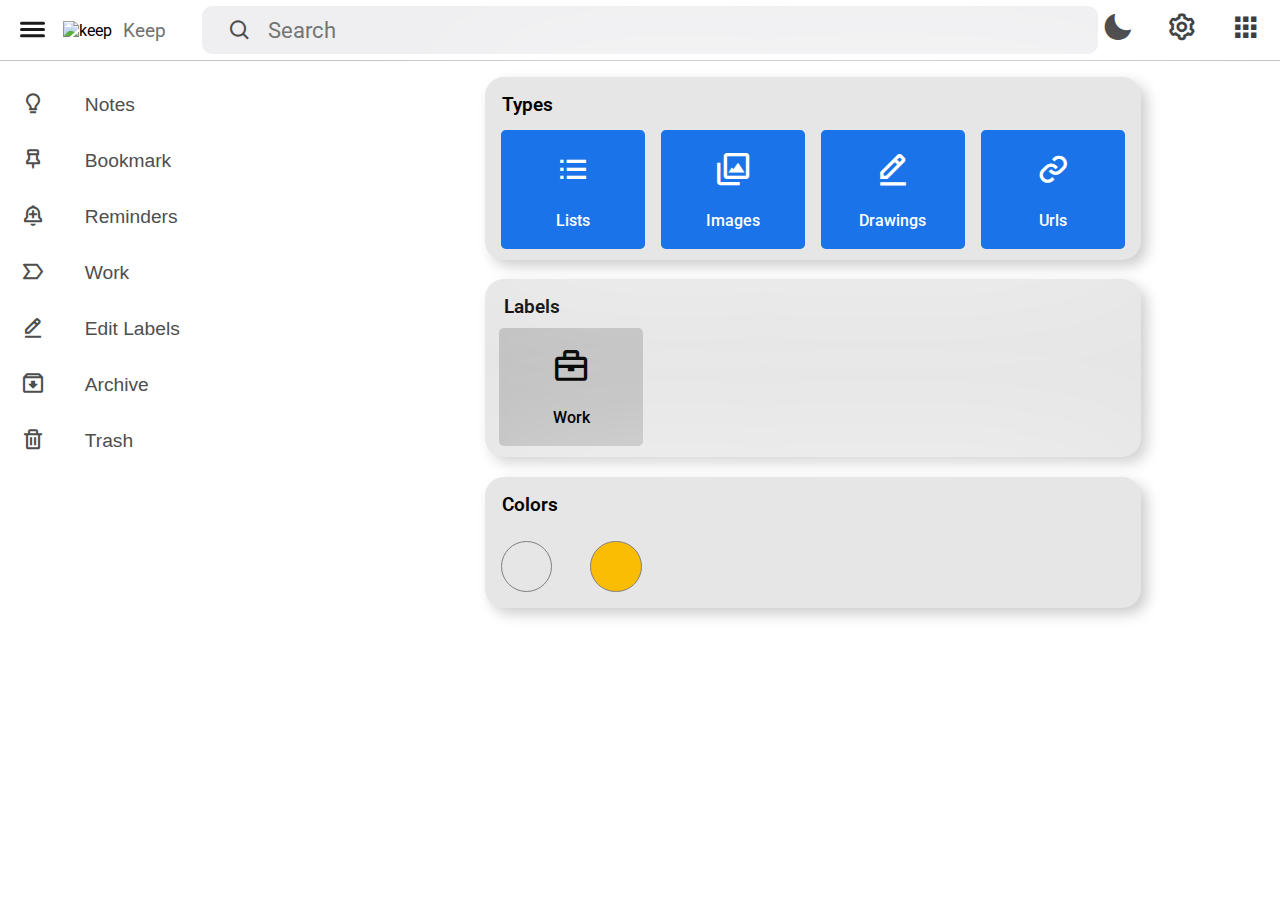
==== commit ffcadb89: "added homepage" ====
--- a/index.html
+++ b/index.html
@@ -21,6 +21,7 @@
     />
 
     <!--CSS stylesheets-->
+    <link rel="stylesheet" href="assets/css/typesLabelsAndColors.css" />
     <link rel="stylesheet" href="assets/css/main.css" />
     <link rel="stylesheet" href="assets/css/header.css" />
     <link rel="stylesheet" href="assets/css/noteSection.css" />
@@ -92,44 +93,52 @@
               <button
                 class="listItems"
                 id="notesButton"
-                onclick="displayNotes()"
+                onclick="onClickChecklist(),displayNotes()"
               >
                 <span class="slideIc"><i class="bx bx-bulb"></i></span>
                 <span class="slideText">Notes</span>
               </button>
             </li>
             <li>
-              <button class="listItems" id="bookmark">
+              <button
+                class="listItems"
+                id="bookmark"
+                onclick="onClickChecklist()"
+              >
                 <span class="slideIc"><i class="bx bx-pin"></i></span>
                 <span class="slideText">Bookmark</span>
               </button>
             </li>
             <li>
-              <button class="listItems" id="reminder">
+              <button class="listItems" id="reminder" onclick="homePage()">
                 <span class="slideIc"><i class="bx bx-bell-plus"></i></span>
                 <span class="slideText">Reminders</span>
               </button>
             </li>
             <li>
-              <button class="listItems" id="personal">
+              <button class="listItems" id="personal" onclick="homePage()">
                 <span class="slideIc"><i class="bx bx-label"></i></span>
-                <span class="slideText">Personal</span>
-              </button>
-            </li>
-            <li>
-              <button class="listItems" id="editLabels">
+                <span class="slideText">Work</span>
+              </button>
+            </li>
+            <li>
+              <button class="listItems" id="editLabels" onclick="homePage()">
                 <span class="slideIc"><i class="bx bx-edit-alt"></i></span
                 ><span class="slideText">Edit Labels</span>
               </button>
             </li>
             <li>
-              <button class="listItems" id="archive">
+              <button class="listItems" id="archive" onclick="homePage()">
                 <span class="slideIc"><i class="bx bx-archive-in"></i></span>
                 <span class="slideText">Archive</span>
               </button>
             </li>
             <li>
-              <button class="listItems" id="trash" onclick="trash()">
+              <button
+                class="listItems"
+                id="trash"
+                onclick="onClickChecklist(),trash()"
+              >
                 <span class="slideIc"><i class="bx bx-trash"></i></span>
                 <span class="slideText">Trash</span>
               </button>
@@ -138,8 +147,92 @@
         </div>
         <!--Slide Menu ends here-->
 
+        <div id="homePage">
+          <div class="types">
+            <div class="types_heading">Types</div>
+            <div class="types_content">
+              <div id="checklist" onclick="onClickChecklist()">
+                <button class="types_items">
+                  <div class="typesIcon"><i class="bx bx-list-ul"></i></div>
+                  <div class="list">Lists</div>
+                </button>
+
+                <div class="checklist-content">
+                  <div class="checklist-header">Title</div>
+                  <div>
+                    <form>
+                      <input type="checkbox" /><input
+                        class="text"
+                        type="text"
+                        placeholder="Enter text here...."
+                      />
+                      <br />
+                      <input type="checkbox" /><input
+                        class="text"
+                        type="text"
+                      />
+                      <br />
+                      <input type="checkbox" /><input
+                        class="text"
+                        type="text"
+                      />
+                      <br />
+                      <input type="checkbox" /><input
+                        class="text"
+                        type="text"
+                      />
+
+                      <br />
+                    </form>
+                  </div>
+                </div>
+              </div>
+
+              <button class="types_items">
+                <div class="typesIcon">
+                  <i class="bx bx-images"></i>
+                </div>
+                <div class="list">Images</div>
+              </button>
+
+              <button class="types_items">
+                <div class="typesIcon">
+                  <i class="bx bx-edit-alt"></i>
+                </div>
+                <div class="list">Drawings</div>
+              </button>
+
+              <button class="types_items">
+                <div class="typesIcon">
+                  <i class="bx bx-link"></i>
+                </div>
+                <div class="list">Urls</div>
+              </button>
+            </div>
+          </div>
+
+          <div class="labels">
+            <div class="labels_heading">Labels</div>
+
+            <div>
+              <button class="label_items">
+                <div id="workIcon"><i class="bx bx-briefcase"></i></div>
+                <div class="work">Work</div>
+              </button>
+            </div>
+          </div>
+
+          <div class="color">
+            <div class="color-heading">Colors</div>
+            <div class="color-content">
+              <button class="color-items" id="first-color"></button>
+              <button class="color-items" id="second-color"></button>
+            </div>
+          </div>
+        </div>
+
         <!--Notes section starts here-->
-        <div id="formSection">
+        <div id="formSection" style="display: none">
           <div class="form" id="form">
             <div>
               <input
@@ -241,26 +334,38 @@
           listItems[i].childNodes[0].nextSibling.style.backgroundColor =
             "transparent";
         }
-        // console.log(themeStatus, typeof themeStatus);
-        // if (themeStatus === true) {
-        //   if (e.target.className === "listItems") {
-        //     e.target.style.backgroundColor = "#2d2d2d";
-        //   } else if (e.target.className === "slideText") {
-        //     e.path[1].style.backgroundColor = "#2d2d2d";
-        //   } else {
-        //     e.path[2].style.backgroundColor = "#2d2d2d";
-        //   }
-        // } else {
-        if (e.target.className === "listItems") {
-          e.target.style.backgroundColor = "#feefc3";
-        } else if (e.target.className === "slideText") {
-          e.path[1].style.backgroundColor = "#feefc3";
+        // console.log(e.target.children.className);
+        if (themeStatus === true) {
+          if (e.target.className === "listItems") {
+            e.target.style.backgroundColor = "#242424";
+            // e.target.style.boxShadow =
+            //   "6px 6px 14px 0 rgb(0 0 0 / 20%), 3px 4px 10px 1px rgb(0 0 0 / 55%)";
+          } else if (e.target.className === "slideText") {
+            e.path[1].style.backgroundColor = "#242424";
+          } else {
+            e.path[2].style.backgroundColor = "#242424";
+          }
         } else {
-          e.path[2].style.backgroundColor = "#feefc3";
+          if (e.target.className === "listItems") {
+            e.target.style.backgroundColor = "#feefc3";
+          } else if (e.target.className === "slideText") {
+            e.path[1].style.backgroundColor = "#feefc3";
+          } else {
+            e.path[2].style.backgroundColor = "#feefc3";
+          }
         }
-        // }
-        // e.stopPropagation();
       });
+
+      function onClickChecklist() {
+        console.log("hi");
+        document.getElementById("formSection").style.display = "block";
+        document.getElementById("homePage").style.display = "none";
+      }
+
+      function homePage() {
+        document.getElementById("formSection").style.display = "none";
+        document.getElementById("homePage").style.display = "block";
+      }
     </script>
   </body>
 </html>
--- a/assets/css/typesLabelsAndColors.css
+++ b/assets/css/typesLabelsAndColors.css
@@ -0,0 +1,240 @@
+.types {
+  /* display: none; */
+  margin-bottom: 1.2rem;
+  padding-bottom: 0.4rem;
+
+  position: relative;
+  margin-top: 1rem;
+  margin-left: 16rem;
+  width: 41rem;
+  background-color: rgba(230, 230, 230);
+  border-radius: 1.2rem;
+  border: none;
+  box-shadow: 0.375rem 0.375rem 0.875rem 0 rgba(0, 0, 0, 0.2),
+    -0.5rem -0.5rem 10.5rem 0 rgba(255, 255, 255, 0.55);
+  /* box-shadow: 1px 2px 4px 0px; */
+}
+
+.darkBody .types,
+.darkBody .labels,
+.darkBody .color {
+  box-shadow: 0px 0px 0px 0px;
+  background-color: #2d2d2d;
+}
+
+.types_heading {
+  padding-left: 0.5rem;
+  margin: 0.6rem;
+  padding-top: 1rem;
+  border: none;
+  outline: none;
+  font-weight: 600;
+  font-size: 1.2rem;
+}
+
+.darkBody .types_heading,
+.darkBody .typesIcon,
+.darkBody .types_heading,
+.darkBody .labels_heading,
+.darkBody .color-heading {
+  color: #c1c1c1;
+}
+
+.types_content {
+  display: flex;
+  justify-content: center;
+  border: none;
+  outline: none;
+  gap: 0.4rem;
+}
+
+.types_items {
+  margin: 0.3rem;
+  border: none;
+  border-radius: 0.3rem;
+  display: flex;
+  flex-direction: column;
+  justify-content: center;
+  align-items: center;
+  outline: none;
+  gap: 1rem;
+  color: white;
+  /* font-size: 16px; */
+  cursor: pointer;
+  color: rgb(0, 0, 0);
+  font-weight: 500;
+  width: 9rem;
+  height: 7.4rem;
+  background-color: #1a73e8;
+}
+
+.darkBody .types_items,
+.darkBody .label_items {
+  background-color: rgb(85 85 85);
+}
+
+.list-ic {
+  width: 2.2rem;
+  height: 2rem;
+  color: white;
+  /* padding-top: 2.8rem; */
+}
+
+.list {
+  font-size: 1rem;
+  font-weight: 500;
+  color: white;
+  /* padding-top: 2.2rem; */
+}
+
+.labels {
+  margin-bottom: 1.2rem;
+  /* display: none; */
+  margin-left: 16rem;
+  width: 40.4rem;
+  padding-left: 0.6rem;
+  padding-bottom: 0.4rem;
+  background-color: rgba(230, 230, 230);
+  border-radius: 1.2rem;
+  box-shadow: 0.375rem 0.375rem 0.875rem 0 rgba(0, 0, 0, 0.2),
+    -0.5rem -0.5rem 10.5rem 0 rgba(255, 255, 255, 0.55);
+  /* background: linear-gradient(
+    135deg,
+    rgba(182, 182, 182, 0.22),
+    rgba(126, 126, 126, 0.25)
+  ); */
+  border: none;
+  /* box-shadow: 1px 2px 4px 0px; */
+}
+
+.labels_heading,
+.color-heading {
+  margin: 0.6rem;
+  padding-top: 1rem;
+  border: none;
+  outline: none;
+  font-weight: 600;
+  font-size: 1.2rem;
+}
+
+.color-heading {
+  padding-left: 0.5rem;
+}
+
+.label_items {
+  margin: 0.3rem;
+  border: none;
+  border-radius: 0.3rem;
+  display: flex;
+  flex-direction: column;
+  justify-content: center;
+  align-items: center;
+  outline: none;
+  color: white;
+  /* font-size: 16px; */
+  cursor: pointer;
+  gap: 1rem;
+  color: rgb(0, 0, 0);
+  font-weight: 500;
+  width: 9rem;
+  height: 7.4rem;
+  background-color: #c1c1c1;
+}
+
+#workIcon {
+  /* color: white; */
+  font-size: 2.4rem;
+}
+
+.darkBody #workIcon {
+  color: #c1c1c1;
+}
+
+.typesIcon {
+  font-size: 2.4rem;
+
+  color: white;
+}
+.work-ic {
+  width: 2.2rem;
+  height: 2rem;
+  color: white;
+  /* padding-top: 2.8rem; */
+  background: transparent;
+}
+
+.work {
+  font-size: 1rem;
+  font-weight: 500;
+  /* padding-top: 2.2rem; */
+}
+
+.darkBody .work {
+  color: white;
+  font-weight: 500;
+}
+
+.color {
+  /* display: none; */
+  margin-left: 16rem;
+  width: 41rem;
+
+  background-color: rgba(230, 230, 230);
+  border-radius: 1.2rem;
+  box-shadow: 0.375rem 0.375rem 0.875rem 0 rgba(0, 0, 0, 0.2),
+    -0.5rem -0.5rem 10.5rem 0 rgba(255, 255, 255, 0.55);
+  border: none;
+}
+
+.color-content {
+  display: flex;
+  border: none;
+  outline: none;
+  gap: 0.4rem;
+}
+
+.color-items {
+  margin: 1rem;
+  border: none;
+  outline: none;
+  cursor: pointer;
+  width: 3.2rem;
+  height: 3.2rem;
+  border-radius: 3.2rem;
+}
+
+#first-color {
+  background: none;
+  border: 0.5px solid gray;
+}
+
+#second-color {
+  background: #fbbc04;
+  border: 0.5px solid gray;
+}
+
+.checklist-content {
+  display: none;
+  margin-left: 36rem;
+  padding: 1rem;
+  border-radius: 10px;
+  height: 14rem;
+  width: 14rem;
+  border: 0.5px solid grey;
+}
+
+.checklist-header {
+  font-size: 1.2rem;
+  padding-bottom: 0.5rem;
+}
+
+.text {
+  border: none;
+  font-size: 1rem;
+  outline: none;
+}
+
+.effect .checklist-content {
+  display: initial;
+  position: absolute;
+}
--- a/assets/css/header.css
+++ b/assets/css/header.css
@@ -68,7 +68,7 @@
 .listItems {
   cursor: pointer;
   transition: 0.7s ease;
-  width: 21rem;
+  width: 20rem;
   border: none;
   outline: none;
   border-top-right-radius: 2rem;
--- a/assets/css/noteSection.css
+++ b/assets/css/noteSection.css
@@ -160,7 +160,7 @@
 .savedNotes {
   width: 39.4rem;
   padding: 1rem;
-  /* margin-top: 1rem; */
+  /* margin-top: 0.1rem; */
   margin-left: 15rem;
   box-shadow: 3px 2px 6px 0 rgb(0 0 0 / 29%);
 
@@ -186,6 +186,7 @@
 }
 #pinBtnInDisplay {
   display: block;
+  color: black;
 }
 
 .savedNotes:hover #pinBtnInDisplay {
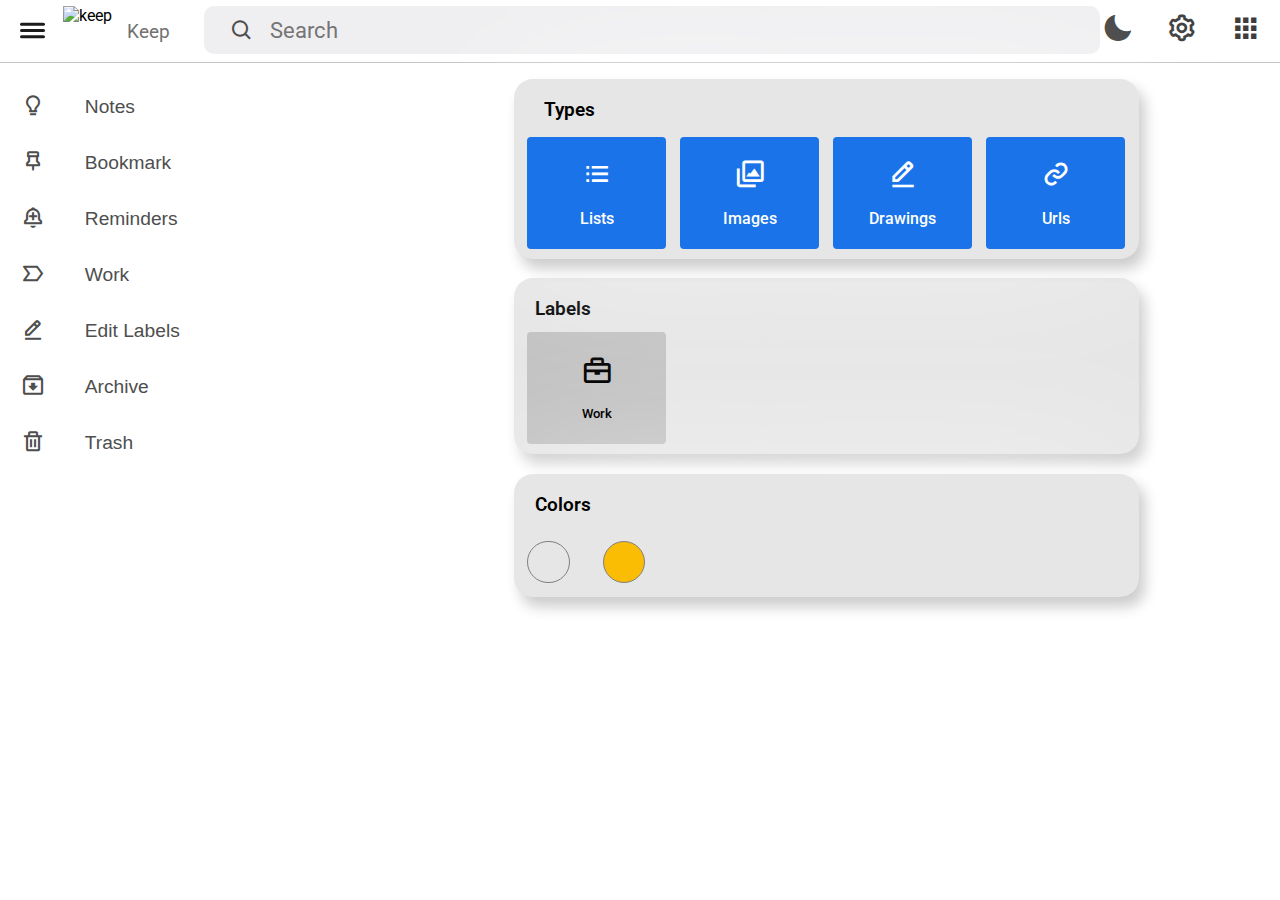
==== commit 544bf6f0: "maked responsive" ====
--- a/index.html
+++ b/index.html
@@ -48,6 +48,8 @@
             class="secondPartImage"
             src="https://www.gstatic.com/images/branding/product/1x/keep_2020q4_48dp.png"
             alt="keep"
+            width="53"
+            height="50"
           />
           <span class="keep">Keep</span>
           <!-- </div> -->
@@ -74,10 +76,10 @@
             </div>
           </div>
 
-          <div class="headerRightSectionIcon">
+          <div class="headerRightSectionIcon one">
             <i class="bx bx-cog"></i>
           </div>
-          <div class="headerRightSectionIcon">
+          <div class="headerRightSectionIcon two">
             <i class="bx bxs-grid"></i>
           </div>
         </div>
@@ -147,46 +149,18 @@
         </div>
         <!--Slide Menu ends here-->
 
+        <!--Homepage Starts here-->
         <div id="homePage">
+          <!--First section of Homepage-->
           <div class="types">
             <div class="types_heading">Types</div>
             <div class="types_content">
-              <div id="checklist" onclick="onClickChecklist()">
-                <button class="types_items">
-                  <div class="typesIcon"><i class="bx bx-list-ul"></i></div>
-                  <div class="list">Lists</div>
-                </button>
-
-                <div class="checklist-content">
-                  <div class="checklist-header">Title</div>
-                  <div>
-                    <form>
-                      <input type="checkbox" /><input
-                        class="text"
-                        type="text"
-                        placeholder="Enter text here...."
-                      />
-                      <br />
-                      <input type="checkbox" /><input
-                        class="text"
-                        type="text"
-                      />
-                      <br />
-                      <input type="checkbox" /><input
-                        class="text"
-                        type="text"
-                      />
-                      <br />
-                      <input type="checkbox" /><input
-                        class="text"
-                        type="text"
-                      />
-
-                      <br />
-                    </form>
-                  </div>
-                </div>
-              </div>
+              <button class="types_items" onclick="onClickChecklist()">
+                <div class="typesIcon">
+                  <i class="bx bx-list-ul"></i>
+                </div>
+                <div class="list">Lists</div>
+              </button>
 
               <button class="types_items">
                 <div class="typesIcon">
@@ -211,10 +185,10 @@
             </div>
           </div>
 
+          <!--Second section of Homepage-->
           <div class="labels">
             <div class="labels_heading">Labels</div>
-
-            <div>
+            <div class="labelsContent">
               <button class="label_items">
                 <div id="workIcon"><i class="bx bx-briefcase"></i></div>
                 <div class="work">Work</div>
@@ -222,6 +196,7 @@
             </div>
           </div>
 
+          <!--Third section of Homepage-->
           <div class="color">
             <div class="color-heading">Colors</div>
             <div class="color-content">
@@ -250,16 +225,18 @@
                 id="notesDescription"
               ></textarea>
             </div>
-            <div class="notesOption">
+            <div class="notesOption" id="notesOption">
               <div id="savedNotesIcon" class="savedNotesIcon">
                 <p><i class="bx bx-microphone" id="mic"></i></p>
-                <p><i class="bx bx-user-plus"></i></p>
-                <p><i class="bx bx-palette"></i></p>
-                <p><i class="bx bx-image-alt"></i></p>
-                <p><i class="bx bxs-bell-plus"></i></p>
-                <p><i class="bx bx-dots-vertical-rounded"></i></p>
-                <p><i class="bx bx-undo"></i></p>
-                <p><i class="bx bx-redo"></i></p>
+                <p id="userIcon"><i class="bx bx-user-plus"></i></p>
+                <p id="palette"><i class="bx bx-palette"></i></p>
+                <p id="altImage"><i class="bx bx-image-alt"></i></p>
+                <p id="bell"><i class="bx bxs-bell-plus"></i></p>
+                <p id="verticalDot">
+                  <i class="bx bx-dots-vertical-rounded"></i>
+                </p>
+                <p id="undo"><i class="bx bx-undo"></i></p>
+                <p id="redo"><i class="bx bx-redo"></i></p>
               </div>
               <div class="discardAndSaveButton">
                 <button
@@ -334,12 +311,9 @@
           listItems[i].childNodes[0].nextSibling.style.backgroundColor =
             "transparent";
         }
-        // console.log(e.target.children.className);
         if (themeStatus === true) {
           if (e.target.className === "listItems") {
             e.target.style.backgroundColor = "#242424";
-            // e.target.style.boxShadow =
-            //   "6px 6px 14px 0 rgb(0 0 0 / 20%), 3px 4px 10px 1px rgb(0 0 0 / 55%)";
           } else if (e.target.className === "slideText") {
             e.path[1].style.backgroundColor = "#242424";
           } else {
@@ -357,7 +331,7 @@
       });
 
       function onClickChecklist() {
-        console.log("hi");
+        // console.log("hi");
         document.getElementById("formSection").style.display = "block";
         document.getElementById("homePage").style.display = "none";
       }
--- a/assets/css/typesLabelsAndColors.css
+++ b/assets/css/typesLabelsAndColors.css
@@ -1,18 +1,17 @@
 .types {
   /* display: none; */
-  margin-bottom: 1.2rem;
-  padding-bottom: 0.4rem;
-
+  margin-bottom: 1.2em;
+  padding-bottom: 0.4em;
+  padding-left: 0.6em;
+  padding-right: 0.6em;
   position: relative;
-  margin-top: 1rem;
-  margin-left: 16rem;
-  width: 41rem;
+  margin-top: 1em;
+  /* width: 40em; */
   background-color: rgba(230, 230, 230);
-  border-radius: 1.2rem;
-  border: none;
-  box-shadow: 0.375rem 0.375rem 0.875rem 0 rgba(0, 0, 0, 0.2),
+  border-radius: 1.2em;
+  border: none;
+  box-shadow: 0.375rem 0.575rem 0.875rem 0 rgba(0, 0, 0, 0.2),
     -0.5rem -0.5rem 10.5rem 0 rgba(255, 255, 255, 0.55);
-  /* box-shadow: 1px 2px 4px 0px; */
 }
 
 .darkBody .types,
@@ -23,13 +22,13 @@
 }
 
 .types_heading {
-  padding-left: 0.5rem;
-  margin: 0.6rem;
-  padding-top: 1rem;
+  padding-left: 0.5em;
+  margin: 0.6em;
+  padding-top: 1em;
   border: none;
   outline: none;
   font-weight: 600;
-  font-size: 1.2rem;
+  font-size: 1.2em;
 }
 
 .darkBody .types_heading,
@@ -43,28 +42,28 @@
 .types_content {
   display: flex;
   justify-content: center;
-  border: none;
-  outline: none;
-  gap: 0.4rem;
+  flex-wrap: wrap;
+  border: none;
+  outline: none;
+  gap: 0.4em;
 }
 
 .types_items {
-  margin: 0.3rem;
-  border: none;
-  border-radius: 0.3rem;
+  margin: 0.3em;
+  border: none;
+  border-radius: 0.3em;
   display: flex;
   flex-direction: column;
   justify-content: center;
   align-items: center;
   outline: none;
-  gap: 1rem;
-  color: white;
-  /* font-size: 16px; */
+  gap: 1em;
+  color: white;
   cursor: pointer;
   color: rgb(0, 0, 0);
   font-weight: 500;
-  width: 9rem;
-  height: 7.4rem;
+  width: 10.4em;
+  height: 8.4em;
   background-color: #1a73e8;
 }
 
@@ -74,76 +73,64 @@
 }
 
 .list-ic {
-  width: 2.2rem;
-  height: 2rem;
-  color: white;
-  /* padding-top: 2.8rem; */
+  width: 2.2em;
+  height: 2em;
+  color: white;
 }
 
 .list {
-  font-size: 1rem;
-  font-weight: 500;
-  color: white;
-  /* padding-top: 2.2rem; */
+  font-size: 1.2em;
+  font-weight: 500;
+  color: white;
 }
 
 .labels {
-  margin-bottom: 1.2rem;
-  /* display: none; */
-  margin-left: 16rem;
-  width: 40.4rem;
-  padding-left: 0.6rem;
-  padding-bottom: 0.4rem;
+  margin-bottom: 1.2em;
+  /* width: 39.5em; */
+  padding-left: 0.6em;
+  padding-bottom: 0.4em;
   background-color: rgba(230, 230, 230);
-  border-radius: 1.2rem;
-  box-shadow: 0.375rem 0.375rem 0.875rem 0 rgba(0, 0, 0, 0.2),
+  border-radius: 1.2em;
+  box-shadow: 0.375rem 0.575rem 0.875rem 0 rgba(0, 0, 0, 0.2),
     -0.5rem -0.5rem 10.5rem 0 rgba(255, 255, 255, 0.55);
-  /* background: linear-gradient(
-    135deg,
-    rgba(182, 182, 182, 0.22),
-    rgba(126, 126, 126, 0.25)
-  ); */
-  border: none;
-  /* box-shadow: 1px 2px 4px 0px; */
+  border: none;
 }
 
 .labels_heading,
 .color-heading {
-  margin: 0.6rem;
-  padding-top: 1rem;
+  margin: 0.6em;
+  padding-top: 1em;
   border: none;
   outline: none;
   font-weight: 600;
-  font-size: 1.2rem;
+  font-size: 1.2em;
 }
 
 .color-heading {
-  padding-left: 0.5rem;
+  padding-left: 0.5em;
 }
 
 .label_items {
-  margin: 0.3rem;
-  border: none;
-  border-radius: 0.3rem;
+  margin: 0.3em;
+  border: none;
+  border-radius: 0.3em;
   display: flex;
   flex-direction: column;
   justify-content: center;
   align-items: center;
   outline: none;
   color: white;
-  /* font-size: 16px; */
   cursor: pointer;
-  gap: 1rem;
+  gap: 1em;
   color: rgb(0, 0, 0);
   font-weight: 500;
-  width: 9rem;
-  height: 7.4rem;
+  width: 10.4em;
+  height: 8.4em;
   background-color: #c1c1c1;
 }
 
 #workIcon {
-  /* color: white; */
-  font-size: 2.4rem;
+  font-size: 2.4em;
 }
 
 .darkBody #workIcon {
@@ -151,22 +138,20 @@
 }
 
 .typesIcon {
-  font-size: 2.4rem;
+  font-size: 2.4em;
 
   color: white;
 }
 .work-ic {
-  width: 2.2rem;
-  height: 2rem;
-  color: white;
-  /* padding-top: 2.8rem; */
+  width: 2.2em;
+  height: 2em;
+  color: white;
   background: transparent;
 }
 
 .work {
-  font-size: 1rem;
-  font-weight: 500;
-  /* padding-top: 2.2rem; */
+  font-size: 1em;
+  font-weight: 500;
 }
 
 .darkBody .work {
@@ -175,13 +160,10 @@
 }
 
 .color {
-  /* display: none; */
-  margin-left: 16rem;
-  width: 41rem;
-
+  /* width: 41em; */
   background-color: rgba(230, 230, 230);
-  border-radius: 1.2rem;
-  box-shadow: 0.375rem 0.375rem 0.875rem 0 rgba(0, 0, 0, 0.2),
+  border-radius: 1.2em;
+  box-shadow: 0.375rem 0.575rem 0.875rem 0 rgba(0, 0, 0, 0.2),
     -0.5rem -0.5rem 10.5rem 0 rgba(255, 255, 255, 0.55);
   border: none;
 }
@@ -190,17 +172,17 @@
   display: flex;
   border: none;
   outline: none;
-  gap: 0.4rem;
+  gap: 0.4em;
 }
 
 .color-items {
-  margin: 1rem;
+  margin: 1em;
   border: none;
   outline: none;
   cursor: pointer;
-  width: 3.2rem;
-  height: 3.2rem;
-  border-radius: 3.2rem;
+  width: 3.2em;
+  height: 3.2em;
+  border-radius: 3.2em;
 }
 
 #first-color {
@@ -215,22 +197,22 @@
 
 .checklist-content {
   display: none;
-  margin-left: 36rem;
-  padding: 1rem;
+  margin-left: 36em;
+  padding: 1em;
   border-radius: 10px;
-  height: 14rem;
-  width: 14rem;
+  height: 14em;
+  width: 14em;
   border: 0.5px solid grey;
 }
 
 .checklist-header {
-  font-size: 1.2rem;
-  padding-bottom: 0.5rem;
+  font-size: 1.2em;
+  padding-bottom: 0.5em;
 }
 
 .text {
   border: none;
-  font-size: 1rem;
+  font-size: 1em;
   outline: none;
 }
 
@@ -238,3 +220,75 @@
   display: initial;
   position: absolute;
 }
+
+@media only screen and (max-width: 420px) {
+  #homePage {
+    margin: 0 2em 0 2em;
+  }
+
+  .types_heading,
+  .labels_heading,
+  .color-heading {
+    padding-left: 0;
+    text-align: center;
+  }
+
+  .labelsContent,
+  .color-content {
+    display: flex;
+    justify-content: center;
+  }
+
+  .types_content {
+    padding-left: 0.6em;
+    padding-right: 0.6em;
+  }
+}
+
+@media (min-width: 421px) and (max-width: 780px) {
+  #homePage {
+    margin-right: 2em;
+  }
+
+  .types_heading,
+  .labels_heading,
+  .color-heading {
+    padding-left: 0;
+    text-align: center;
+  }
+
+  .types_content {
+    padding-left: 0.6em;
+    padding-right: 0.6em;
+  }
+
+  .labelsContent,
+  .color-content {
+    display: flex;
+    justify-content: center;
+  }
+}
+
+@media (min-width: 781px) and (max-width: 1200px) {
+  .types_heading,
+  .labels_heading,
+  .color-heading {
+    padding-left: 0;
+    text-align: center;
+  }
+
+  .types_content {
+    padding-left: 0.6em;
+    padding-right: 0.6em;
+  }
+
+  .labelsContent,
+  .color-content {
+    display: flex;
+    justify-content: center;
+  }
+
+  #homePage {
+    margin-right: 4em;
+  }
+}
--- a/assets/css/main.css
+++ b/assets/css/main.css
@@ -17,6 +17,8 @@
 
 .mainContainer {
   display: flex;
+  gap: 17.8em;
+  /* justify-content: space-evenly; */
 }
 
 p,
@@ -38,6 +40,29 @@
 @media only screen and (max-width: 420px) {
   .mainContainer {
     display: flex;
-    justify-content: center;
+    gap: 1em;
+    justify-content: space-between;
   }
 }
+
+@media (min-width: 421px) and (max-width: 780px) {
+  .mainContainer {
+    display: flex;
+    gap: 3em;
+  }
+}
+
+@media (min-width: 781px) and (max-width: 1200px) {
+  .mainContainer {
+    display: flex;
+    gap: 5rem;
+    /* justify-content: space-between; */
+  }
+}
+
+@media (min-width: 1201px) and (max-width: 1400px) {
+  .mainContainer {
+    display: flex;
+    /* gap: 7em; */
+  }
+}
--- a/assets/css/header.css
+++ b/assets/css/header.css
@@ -149,15 +149,7 @@
   box-shadow: none;
 }
 
-/* .temporaryForHoverEffect {
-  color: black;
-  display: flex;
-  align-items: center;
-  background-color: #feefc3;
-} */
-
 .listItems:hover {
-  /* color: black; */
   display: flex;
   font-size: 1.3rem;
   align-items: center;
@@ -171,7 +163,6 @@
 
 #menu {
   width: 2rem;
-  /* zoom: 1.1; */
   margin: 1rem 0 1.1rem 1.1rem;
   cursor: pointer;
 }
@@ -189,7 +180,6 @@
   display: flex;
   align-items: center;
   border-radius: 0.625rem;
-  /* margin-right: 2rem; */
   height: 3rem;
   width: 100%;
   justify-content: space-between;
@@ -201,7 +191,6 @@
   width: 2 rem;
   font-size: 1.5rem;
   color: rgb(78, 78, 78);
-  /* height: 1.4rem; */
 }
 
 .search {
@@ -236,48 +225,52 @@
 /* media queries for mobile screen */
 
 @media only screen and (max-width: 420px) {
-  /* .headerCenterSection,
-  .headerRightSection {
-    display: none;
-  } */
+  #sideBar {
+    height: 100vh;
+    position: absolute;
+    padding-right: 1em;
+    background-color: white;
+  }
+
+  .darkBody #sideBar,
+  .darkBody .nav {
+    background-color: rgb(59 58 58);
+  }
+
+  .dNone {
+    display: block;
+  }
 
   .header {
-    margin-top: 0.1rem;
+    margin-top: 0.6rem;
     display: flex;
     justify-content: space-between;
   }
 
-  /* .headerLeftSection {
-    display: flex;
-    justify-content: space-between;
-    align-items: center;
-    /* gap: 10rem; 
-  } */
+  .one,
+  .two {
+    display: none;
+  }
 
   .keep {
     font-size: 1rem;
   }
 
   .nav {
-    /* width: 100vw; */
     background-color: #ffffff;
     height: 100vh;
-    /* margin-left: -16rem; */
-    border-right: 1px solid #c1c1b0;
+    /* border-right: 1px solid #c1c1b0; */
     z-index: 10;
   }
   .listItems {
-    min-width: 4rem;
+    min-width: 2.7em;
     max-width: 12rem;
     gap: 0.8rem;
-    /* margin-left: 0.8rem; */
   }
 
   .listItemsNew {
     max-width: 3rem;
-    /* margin-left: 1.6rem; */
     border-radius: 50%;
-    /* padding-left: 0.8rem; */
   }
 
   .change .nav {
@@ -287,10 +280,8 @@
 
   .searchBar {
     min-width: 1.6rem;
-    max-width: 3rem;
-    margin-right: 2rem;
-    margin-left: 2rem;
-    background-color: transparent;
+    max-width: 12rem;
+    /* background-color: transparent; */
   }
 
   .slideIc {
@@ -311,14 +302,45 @@
     background-color: blue;
   }
 
+  .listItemsNew {
+    width: 3em;
+  }
+
   .headerRightSection {
     gap: 0.4rem;
   }
 }
 
+@media (min-width: 421px) and (max-width: 780px) {
+  .listItems {
+    width: 13rem;
+    gap: 0.9rem;
+  }
+
+  .listItemsNew {
+    width: 3em;
+  }
+
+  .darkBody #sideBar {
+    background-color: rgb(59 58 58);
+    /* box-shadow: 1px 4px 8px 0px black; */
+  }
+
+  #sideBar {
+    height: 100vh;
+    position: absolute;
+    z-index: 100;
+    padding-right: 1em;
+    background-color: white;
+  }
+  .headerRightSection {
+    gap: 0;
+  }
+}
+
 /* media queries for tablet */
 
-@media (min-width: 701px) and (max-width: 1200px) {
+@media (min-width: 781px) and (max-width: 1200px) {
   .header {
     margin-top: 0.2rem;
     display: flex;
@@ -326,8 +348,6 @@
   }
 
   .searchBar:hover {
-    /* min-width: 3rem;
-    max-width: 12rem; */
     background-color: #c1c1c1;
     z-index: 100;
   }
@@ -337,14 +357,15 @@
   }
 
   .nav {
-    border-right: 1px solid #c1c1b0;
     z-index: 10;
   }
 
   .listItems {
-    min-width: 6rem;
-    max-width: 20rem;
+    width: 15rem;
     gap: 0.9rem;
-    /* margin-left: 0.8rem; */
-  }
-}
+  }
+
+  .listItemsNew {
+    width: 3em;
+  }
+}
--- a/assets/css/noteSection.css
+++ b/assets/css/noteSection.css
@@ -1,19 +1,14 @@
 .form {
   margin-top: 2rem;
-  margin-left: 15rem;
+  /* margin-left: 15rem; */
   padding: 0.6rem;
   background-color: rgba(240, 240, 240);
   display: flex;
   box-shadow: 0.375rem 0.375rem 0.875rem 0 rgba(0, 0, 0, 0.2),
     -0.5rem -0.5rem 10.5rem 0 rgba(255, 255, 255, 0.55);
-  /* background: linear-gradient(
-    135deg,
-    rgba(182, 182, 182, 0.22),
-    rgba(126, 126, 126, 0.25)
-  ); */
   gap: 0.3rem;
   flex-direction: column;
-  width: 40.3rem;
+  /* width: 40.3rem; */
   border-radius: 0.625rem;
   border: none;
 }
@@ -23,7 +18,6 @@
   box-shadow: 0.375rem 0.375rem 0.875rem 0 rgb(0 0 0 / 20%),
     0.1875rem 0.25rem 0.625rem 0.0625rem rgb(0 0 0 / 55%);
   border: none;
-  /* background: linear-gradient(135deg, rgb(0 0 0 / 42%), rgb(93 91 91 / 65%)); */
 }
 
 .darkForm .notesTitle,
@@ -48,30 +42,24 @@
   color: #a2a2a2;
   border: none;
   background-color: #242424;
-  /* background: transparent; */
-  /* border: 0.03125rem solid rgb(109, 109, 109); */
 }
 
 .darkNotes .savedNotes {
   box-shadow: 0.375rem 0.375rem 0.875rem 0 rgb(0 0 0 / 20%),
     0.1875rem 0.25rem 0.625rem 0.0625rem rgb(0 0 0 / 55%);
   border: none;
-  /* border: none; */
-  /* border: 0.0675rem solid black; */
   background-color: rgb(85 85 85);
 }
 
 .darkNotes .savedNotes:hover {
   background-color: rgb(85 85 85);
-  /* box-shadow: 0.375rem 0.375rem 0.875rem 0 rgb(0 0 0 / 20%),
-    0.1875rem 0.25rem 0.625rem 0.0625rem rgb(0 0 0 / 55%); */
   box-shadow: 0px 0px 0px 0px;
   border: 0.0675rem solid rgb(50, 50, 50);
 }
 
 .darkNotes #savedNotesTitle,
 .darkNotes #savedNotesDescription,
-.darkNotes #savedNotesIcon > p,
+.darkNotes .savedNotesIcon > p,
 .darkNotes .editBtn,
 .darkNotes .DeleteBtn {
   color: #dadada;
@@ -82,7 +70,6 @@
   background-color: #3c3c3c;
   font-size: 0.92rem;
   border: none;
-  /* border: 0.0625rem solid rgb(55, 55, 55); */
 }
 
 .darkNotes .tagDiv:hover {
@@ -113,7 +100,6 @@
 .discardAndSaveButton {
   display: flex;
   align-items: center;
-  /* gap: 2rem; */
 }
 
 .saveNotes {
@@ -132,7 +118,6 @@
   display: none;
   outline: none;
   height: 2rem;
-  /* box-shadow: 0.125rem 0.125rem 0.125rem 0px black; */
   border-radius: 0.56rem;
   background-color: rgb(219, 219, 219);
   justify-content: center;
@@ -158,10 +143,9 @@
 }
 
 .savedNotes {
-  width: 39.4rem;
+  /* width: 39.4rem; */
   padding: 1rem;
-  /* margin-top: 0.1rem; */
-  margin-left: 15rem;
+  /* margin-left: 15rem; */
   box-shadow: 3px 2px 6px 0 rgb(0 0 0 / 29%);
 
   color: rgb(70, 70, 70);
@@ -176,12 +160,9 @@
 .savedNotes:hover {
   background: transparent;
   box-shadow: 0px 0px 0px 0px;
-  /* box-shadow: 0.0625rem 0.125rem 0.375rem 0 rgb(0 0 0 / 29%); */
-  /* border: none; */
 }
 
 #pinBtn {
-  /* display: none; */
   font-size: 1.6rem;
 }
 #pinBtnInDisplay {
@@ -205,7 +186,6 @@
 }
 
 .savedNotes:hover ::-webkit-scrollbar-track {
-  /* background-color: blue; */
   background-color: rgb(224, 224, 224);
 }
 
@@ -247,8 +227,7 @@
   resize: none;
 }
 
-#savedNotesIcon {
-  /* border: 0.0625rem solid red; */
+.savedNotesIcon {
   display: flex;
   align-items: center;
   gap: 1rem;
@@ -258,6 +237,7 @@
 
 .tagArea {
   display: flex;
+  flex-wrap: wrap;
   gap: 0.6rem;
 }
 
@@ -275,6 +255,10 @@
   background-color: rgb(219, 219, 219);
 }
 
+#trashNotes {
+  width: 37em;
+}
+
 .tagInputArea {
   display: flex;
   padding: 0px 0.375rem 0px 0.375rem;
@@ -298,7 +282,7 @@
   font-size: 1.4rem;
 }
 
-#savedNotesIcon > p {
+.savedNotesIcon > p {
   width: 2.2rem;
   height: 2.2rem;
   margin-top: 0rem;
@@ -308,7 +292,7 @@
   align-items: center;
 }
 
-#savedNotesIcon > p:hover {
+.savedNotesIcon > p:hover {
   color: black;
   background-color: rgb(203, 203, 203);
   border-radius: 50%;
@@ -331,7 +315,7 @@
   justify-content: space-between;
   align-items: center;
   background: transparent;
-  height: 2rem;
+  /* height: 2rem; */
 }
 
 #noteTag:hover {
@@ -358,6 +342,7 @@
   display: flex;
   justify-content: space-between;
   align-items: center;
+  gap: 9.3em;
 }
 
 ::-webkit-scrollbar {
@@ -371,8 +356,6 @@
 ::-webkit-scrollbar-thumb {
   background-color: #d6dee1;
   border-radius: 1rem;
-  /* border: 0.0625rem solid black; */
-  /* background-clip: content-box; */
 }
 
 ::-webkit-scrollbar-thumb:hover {
@@ -383,107 +366,87 @@
 
 @media only screen and (max-width: 420px) {
   .form {
-    margin-top: 1rem;
-    margin-left: 1rem;
-    padding: 1rem;
-    gap: 0.5rem;
-    /* margin-right: 5rem; */
-    min-width: none;
-    max-width: 12rem;
-  }
-
-  .notesTitle {
-    font-size: 1.2rem;
-  }
-
-  #notesDescriptionArea {
-    height: 3rem;
-  }
-
-  .notesDescription {
-    min-height: 1.4rem;
-    padding-top: 0rem;
-    font-size: 1rem;
-  }
-
-  .saveNotes {
-    font-size: 1rem;
-    width: 1.2rem;
-    height: 1.4rem;
-    margin-right: 0rem;
-  }
-
-  .discardNotes {
-    font-size: 1rem;
-    /* width: 1.2rem; */
-    /* height: 1.4rem; */
-    margin-right: 0rem;
-  }
-
-  .savedNotes {
-    margin-left: 1rem;
-  }
-
-  #pinBtn {
-    font-size: 1rem;
-  }
-
+    margin-top: 1em;
+  }
+
+  #trashNotes {
+    width: 16em;
+  }
+
+  .tagArea,
+  .savedNotesIcon,
+  #savedTag {
+    flex-wrap: wrap;
+  }
+
+  .savedNotesIcon {
+    gap: 0;
+  }
   .savedNotes:hover .editAndDeleteSection {
-    gap: 1rem;
-  }
-
-  .savedNotesFirst {
-    font-size: 1rem;
-  }
-
-  #savedNotesTitle {
-    font-size: 1.2rem;
-  }
-
-  .tagArea {
-    gap: 0.1rem;
-  }
-
-  #savedTag {
-    display: flex;
-    gap: 0.1rem;
-  }
-
-  .tagDiv {
-    padding: 0rem 0rem 0rem 0rem;
-  }
-
-  .tagInputArea {
-    padding: 0px 0rem 0px 0rem;
-    height: 1.4rem;
-  }
-
-  .tagInput {
-    padding-left: 0.375rem;
-  }
-
-  #savedNotesIcon > p {
-    width: 1rem;
-    height: 1rem;
-    margin-top: 0rem;
-  }
-
-  .SavedNotesThirdSection {
+    gap: 0.6em;
+  }
+
+  #noteTag {
+    flex-wrap: wrap;
+  }
+
+  #formSection {
+    margin: 0 2em 0 3em;
+  }
+
+  #bell,
+  #altImage,
+  #verticalDot,
+  #undo,
+  #redo,
+  #userIcon,
+  #palette {
     display: none;
   }
-
-  #noteTag {
-    gap: 0.16rem;
-    padding: 0px 0rem 0px 0rem;
-    height: 1.4rem;
-  }
-
-  .savedNotes {
-    min-width: 4rem;
-    max-width: 14rem;
-  }
-
+}
+
+@media (min-width: 421px) and (max-width: 780px) {
+  #savedNotesIcon {
+    gap: 0.2em;
+  }
   .notesOption {
+    gap: 1em;
+  }
+
+  #trashNotes {
+    min-width: 19em;
+    max-width: 25em;
+  }
+
+  #formSection {
+    margin-right: 3em;
+  }
+
+  #bell,
+  #altImage,
+  #verticalDot,
+  #undo,
+  #redo {
     display: none;
   }
 }
+
+@media (min-width: 781px) and (max-width: 1200px) {
+  .notesOption {
+    gap: 2em;
+  }
+
+  #trashNotes {
+    width: 35em;
+  }
+
+  /* #bell,
+  #altImage,
+  #verticalDot {
+    display: none;
+  }
+
+  #savedNotesIcon {
+    gap: 0.4em;
+  } */
+}
